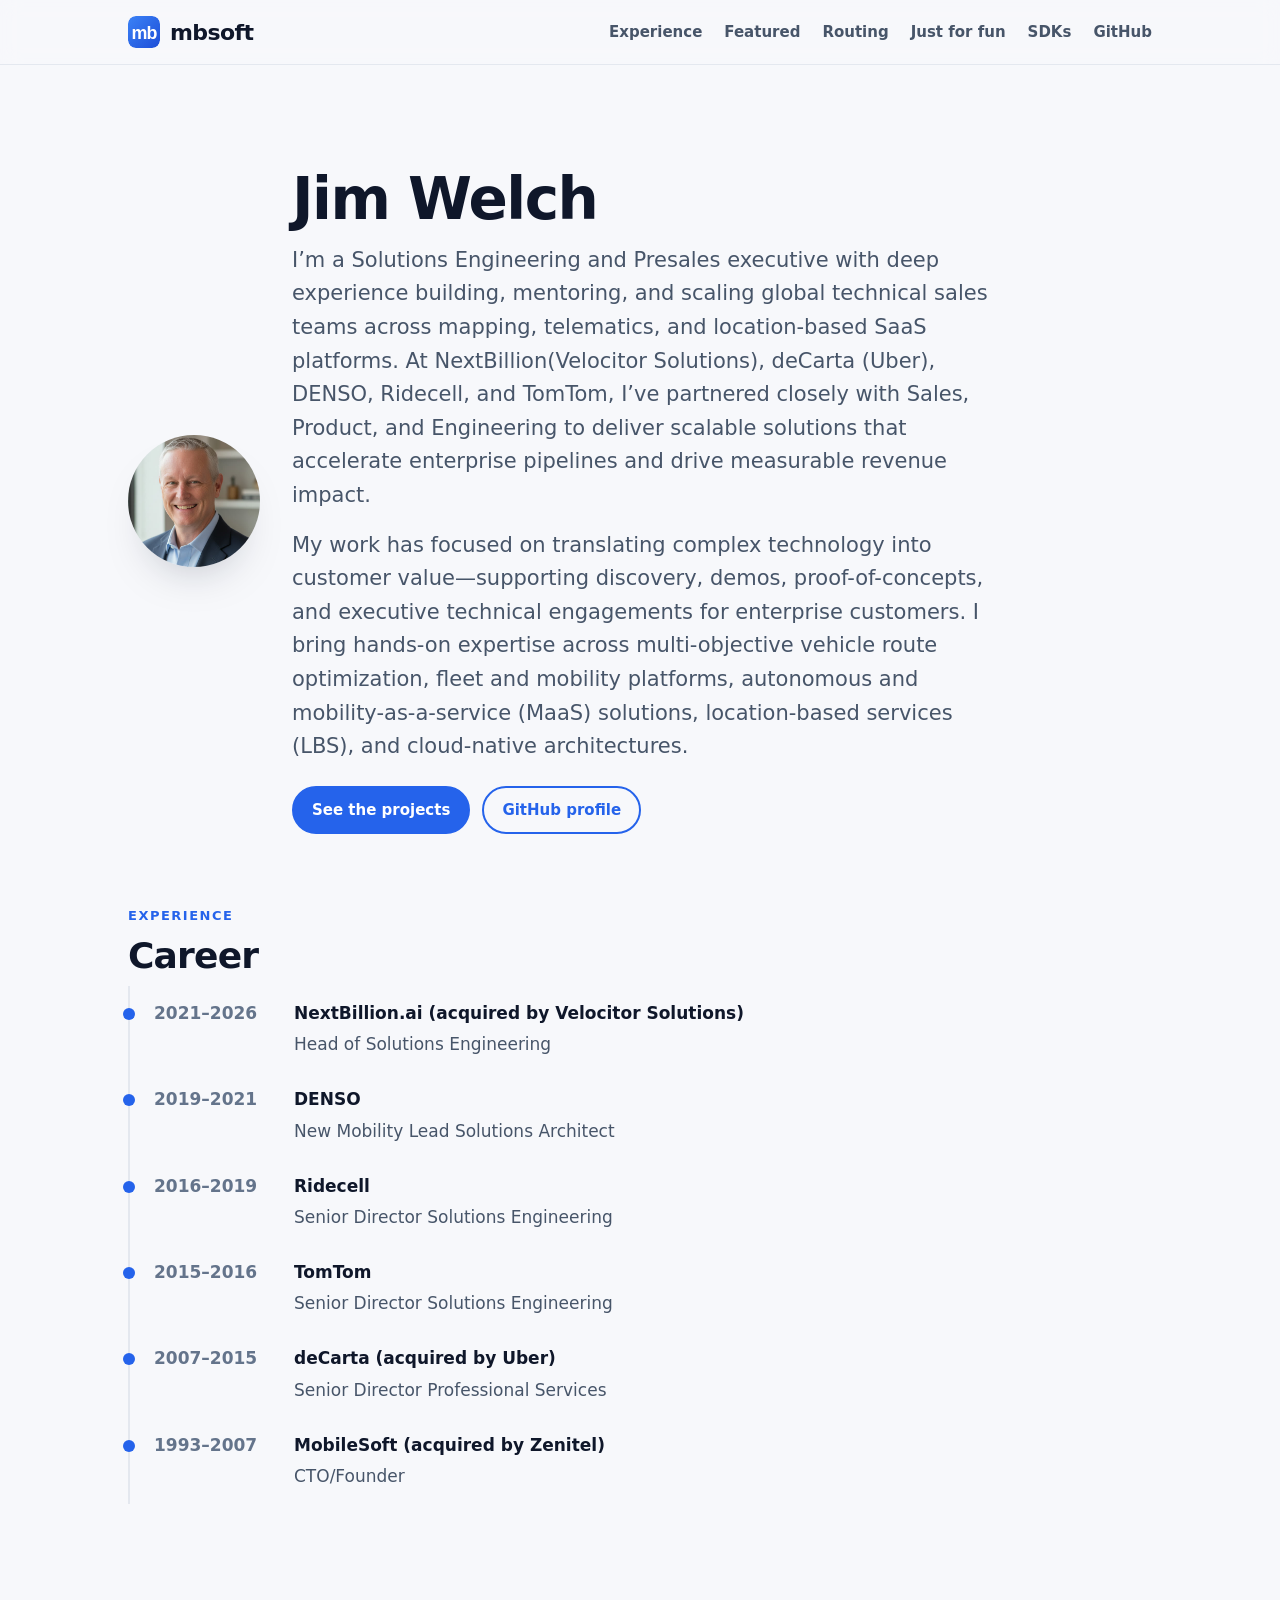
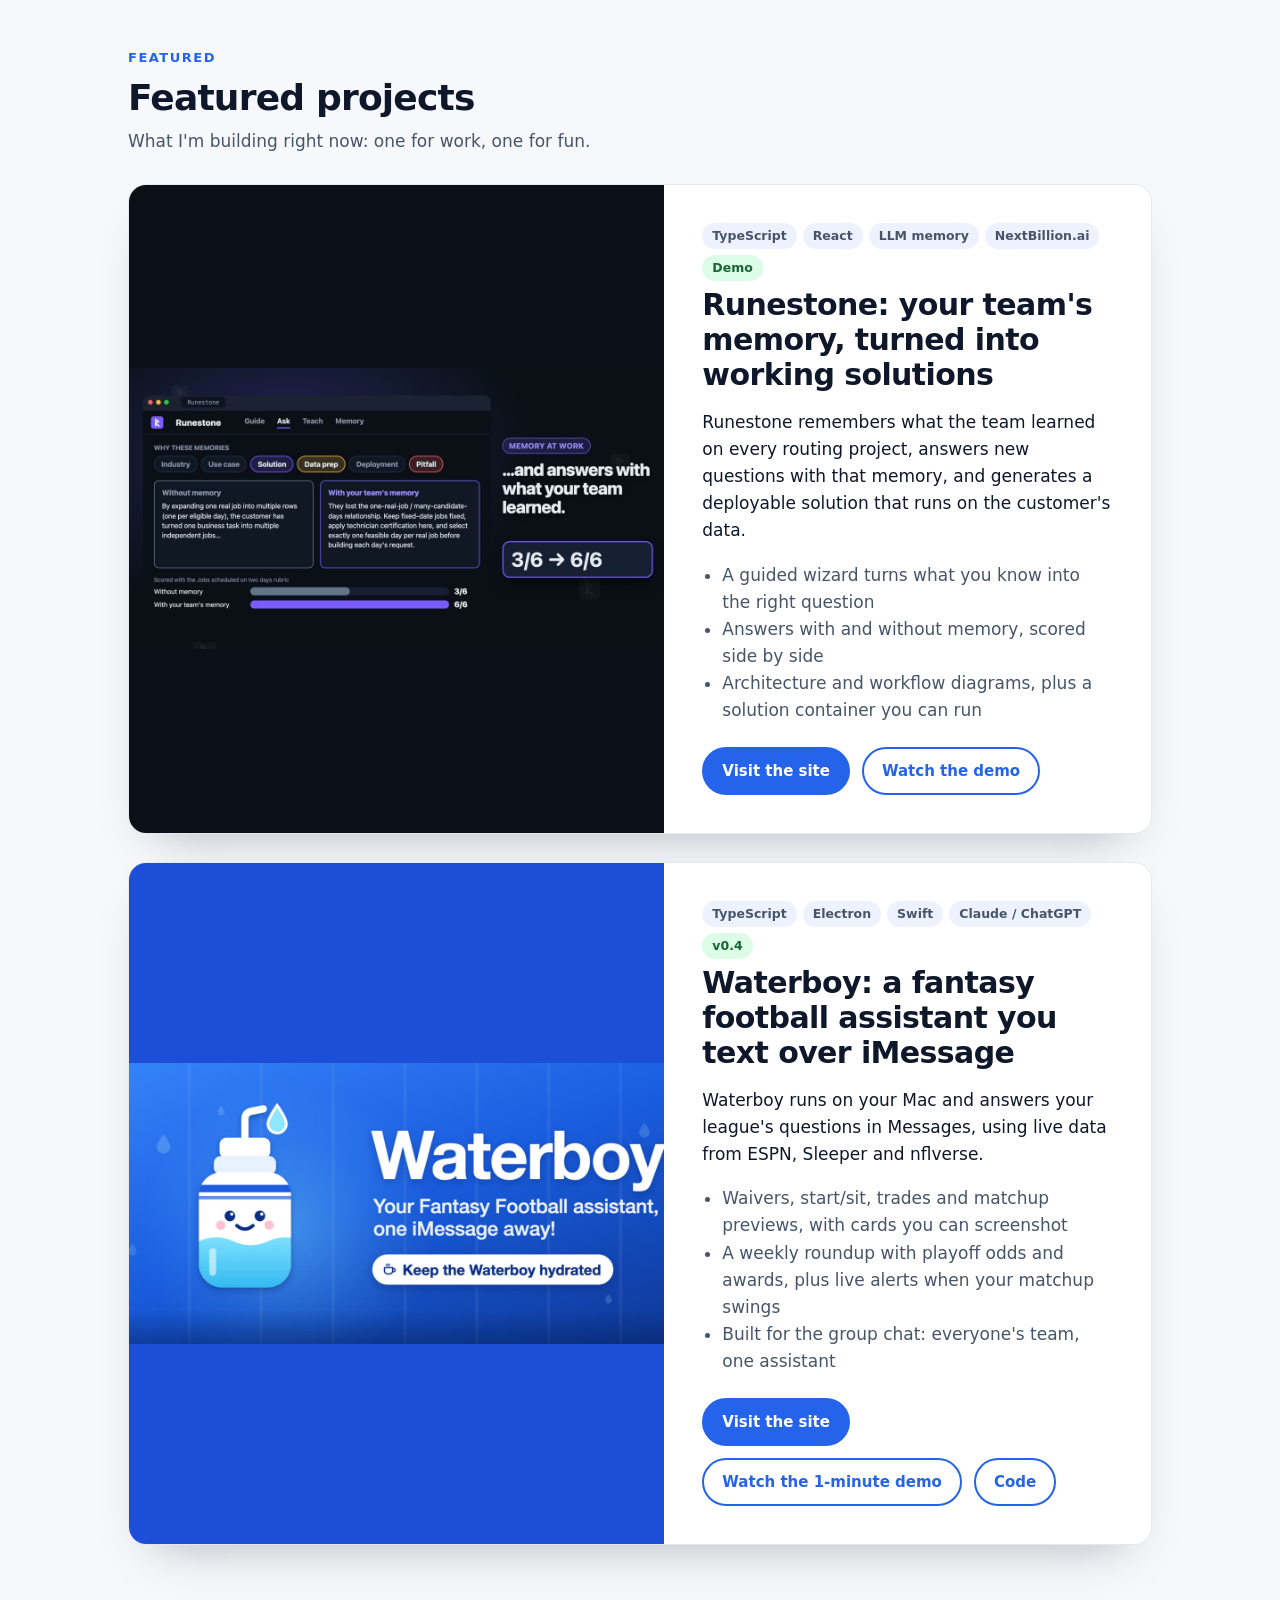
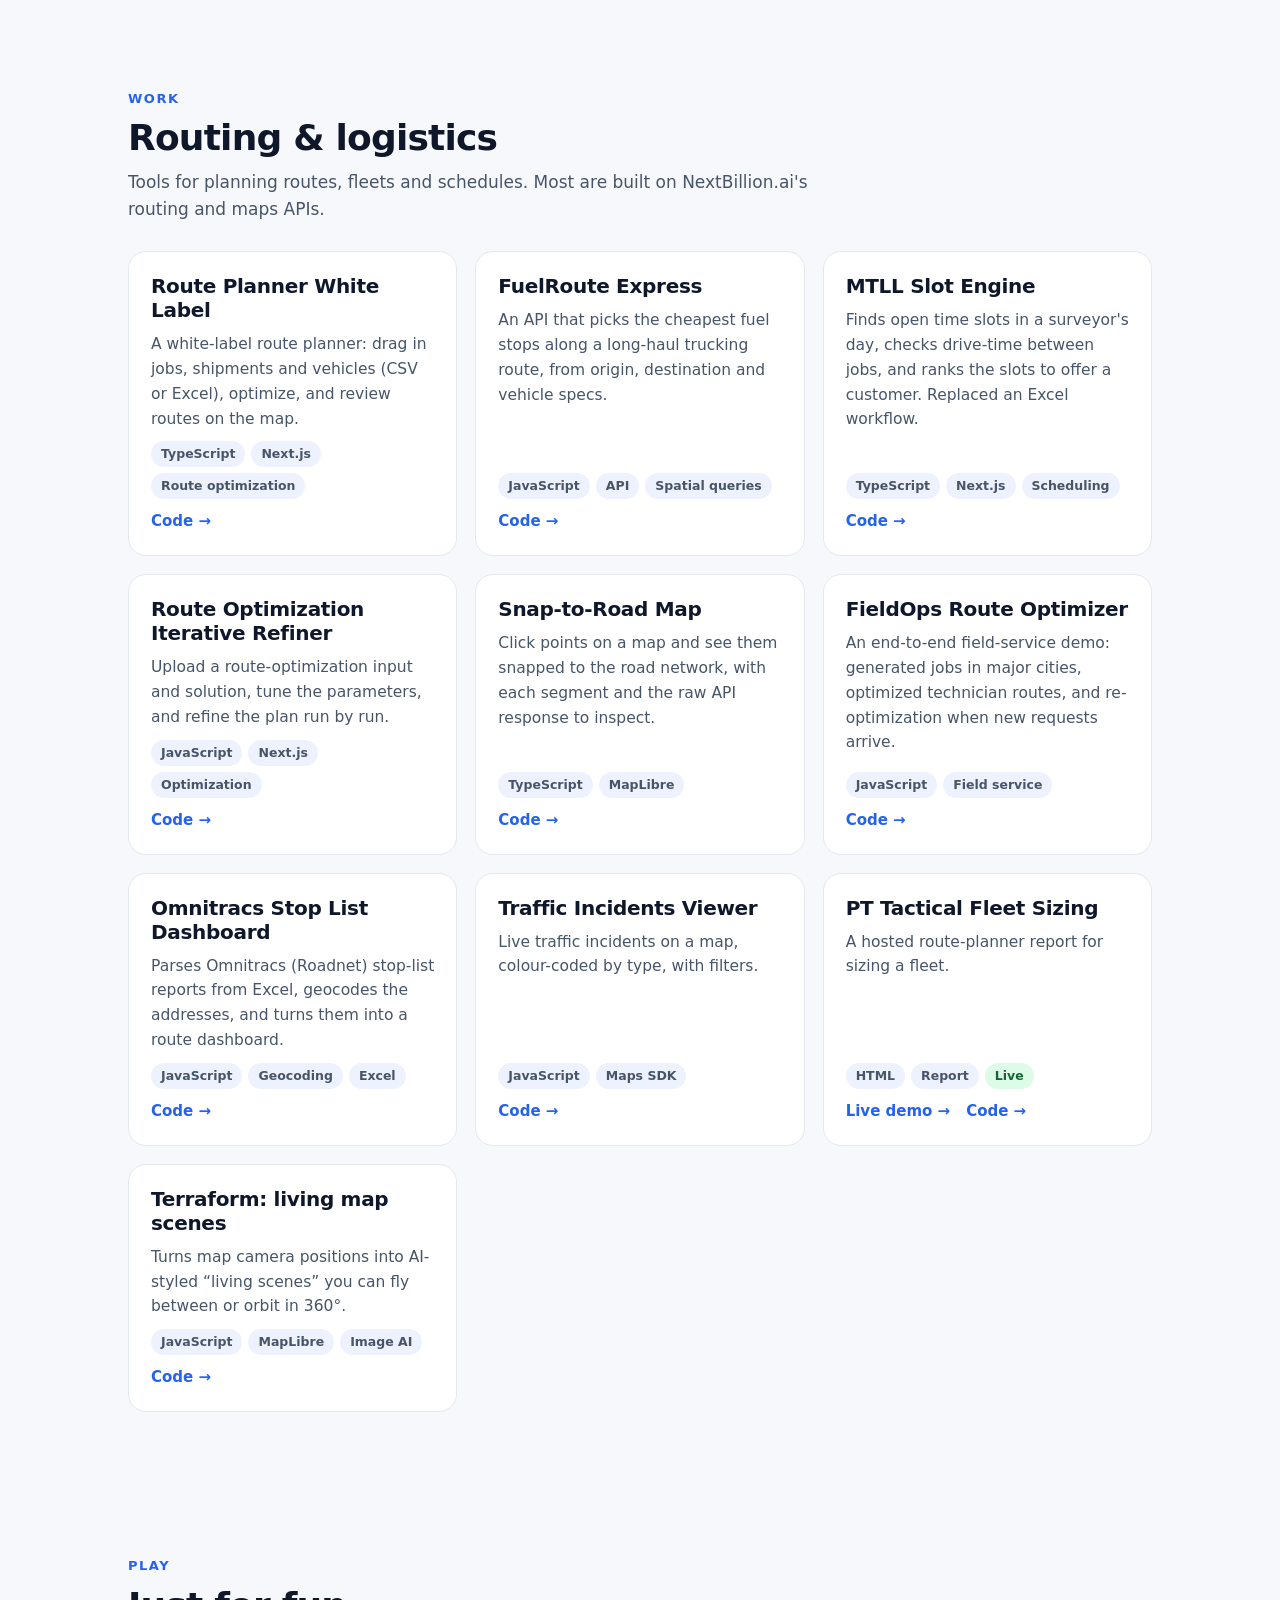
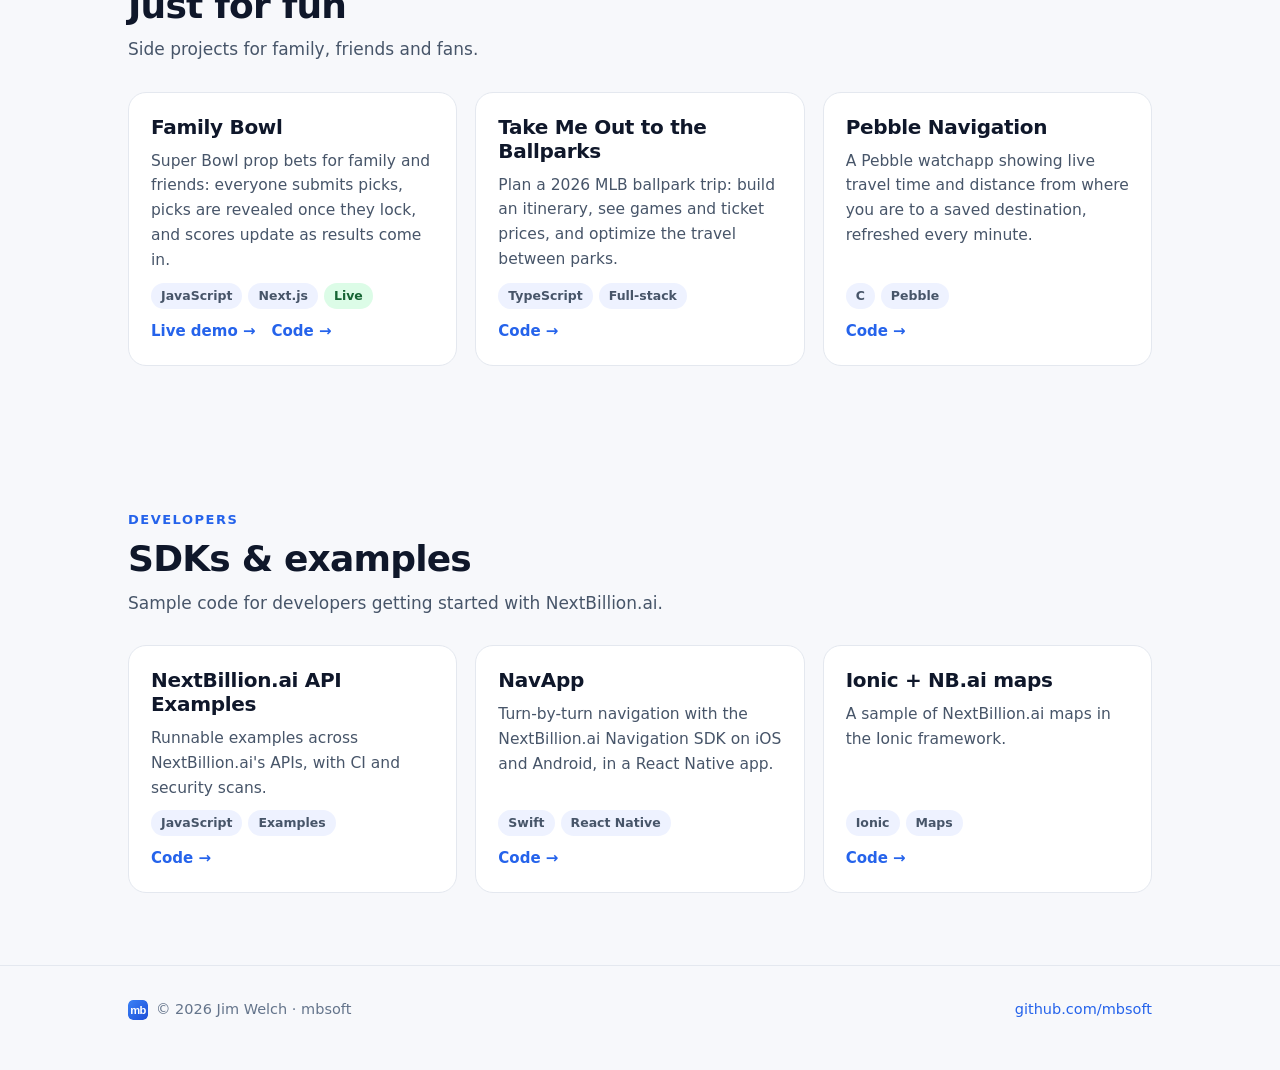
==== index.html @ 25ab398c "Feature Runestone above Waterboy on the portfolio Moves Runestone from a Routing card to a featured " ====
<!doctype html>
<html lang="en">
<head>
  <meta charset="utf-8">
  <meta name="viewport" content="width=device-width, initial-scale=1">
  <title>Jim Welch · mbsoft: routing, maps and AI projects</title>
  <meta name="description" content="Projects by Jim Welch (mbsoft): route optimization and mapping tools, AI assistants like Waterboy, and side projects for fun.">
  <meta property="og:type" content="website">
  <meta property="og:title" content="Jim Welch · mbsoft">
  <meta property="og:description" content="Routing, maps and AI projects, including Waterboy, a fantasy football assistant you text over iMessage.">
  <meta property="og:image" content="https://mbsoft.github.io/assets/img/waterboy.jpg">
  <meta name="twitter:card" content="summary_large_image">
  <link rel="icon" type="image/svg+xml" href="assets/img/logo-mark.svg">
  <link rel="icon" type="image/png" sizes="64x64" href="assets/img/favicon-64.png">
  <link rel="apple-touch-icon" href="assets/img/apple-touch-icon.png">
  <link rel="stylesheet" href="assets/css/site.css">
  <script src="assets/js/about.js" defer></script>
</head>
<body>
  <a class="skip" href="#main">Skip to content</a>
  <header class="top">
    <div class="wrap top-row">
      <a class="brand" href="#top" aria-label="mbsoft home"><img src="assets/img/logo-mark.svg" width="32" height="32" alt=""><span>mbsoft</span></a>
      <nav class="sections" aria-label="Sections">
        <a href="#experience">Experience</a>
        <a href="#featured">Featured</a>
        <a href="#routing">Routing</a>
        <a href="#fun">Just for fun</a>
        <a href="#sdk">SDKs</a>
        <a href="https://github.com/mbsoft">GitHub</a>
      </nav>
    </div>
  </header>

  <main id="main">
    <section class="hero" id="top">
      <div class="wrap hero-grid">
        <img src="assets/img/portrait.jpg" width="132" height="132" alt="Jim Welch">
        <div>
          <h1>Jim Welch</h1>
          <div id="about">
            <p class="lede">I build routing, mapping and AI tools: route optimizers, fleet dashboards, navigation apps, and the occasional fantasy football bot. Here's what I've been working on.</p>
          </div>
          <div class="links">
            <a class="btn btn-primary" href="#featured">See the projects</a>
            <a class="btn btn-ghost" href="https://github.com/mbsoft">GitHub profile</a>
          </div>
        </div>
      </div>
    </section>

    <section id="experience" class="experience" hidden>
      <div class="wrap">
        <p class="eyebrow">Experience</p>
        <h2>Career</h2>
        <ol id="career" class="career"></ol>
      </div>
    </section>

    <section id="featured">
      <div class="wrap">
        <p class="eyebrow">Featured</p>
        <h2>Featured projects</h2>
        <p class="section-lede">What I'm building right now: one for work, one for fun.</p>
        <article class="featured featured-runestone">
          <a href="runestone/"><img src="runestone/assets/img/og.jpg" width="1200" height="630" alt="Runestone answering with and without the team's memory, scored 3 of 6 versus 6 of 6" loading="lazy"></a>
          <div class="body">
            <div class="tags"><span class="tag">TypeScript</span><span class="tag">React</span><span class="tag">LLM memory</span><span class="tag">NextBillion.ai</span><span class="tag live">Demo</span></div>
            <h3>Runestone: your team's memory, turned into working solutions</h3>
            <p>Runestone remembers what the team learned on every routing project, answers new questions with that memory, and generates a deployable solution that runs on the customer's data.</p>
            <ul>
              <li>A guided wizard turns what you know into the right question</li>
              <li>Answers with and without memory, scored side by side</li>
              <li>Architecture and workflow diagrams, plus a solution container you can run</li>
            </ul>
            <div class="links" style="display:flex;gap:12px;flex-wrap:wrap">
              <a class="btn btn-primary" href="runestone/">Visit the site</a>
              <a class="btn btn-ghost" href="runestone/#demo">Watch the demo</a>
            </div>
          </div>
        </article>
        <article class="featured">
          <a href="https://mbsoft.github.io/waterboy/"><img src="assets/img/waterboy.jpg" width="1200" height="630" alt="Waterboy, a smiling water bottle mascot, next to the words: Your fantasy football assistant, one iMessage away"></a>
          <div class="body">
            <div class="tags"><span class="tag">TypeScript</span><span class="tag">Electron</span><span class="tag">Swift</span><span class="tag">Claude / ChatGPT</span><span class="tag live">v0.4</span></div>
            <h3>Waterboy: a fantasy football assistant you text over iMessage</h3>
            <p>Waterboy runs on your Mac and answers your league's questions in Messages, using live data from ESPN, Sleeper and nflverse.</p>
            <ul>
              <li>Waivers, start/sit, trades and matchup previews, with cards you can screenshot</li>
              <li>A weekly roundup with playoff odds and awards, plus live alerts when your matchup swings</li>
              <li>Built for the group chat: everyone's team, one assistant</li>
            </ul>
            <div class="links" style="display:flex;gap:12px;flex-wrap:wrap">
              <a class="btn btn-primary" href="https://mbsoft.github.io/waterboy/">Visit the site</a>
              <a class="btn btn-ghost" href="https://mbsoft.github.io/waterboy/#demo">Watch the 1-minute demo</a>
              <a class="btn btn-ghost" href="https://github.com/mbsoft/waterboy">Code</a>
            </div>
          </div>
        </article>
      </div>
    </section>

    <section id="routing">
      <div class="wrap">
        <p class="eyebrow">Work</p>
        <h2>Routing &amp; logistics</h2>
        <p class="section-lede">Tools for planning routes, fleets and schedules. Most are built on NextBillion.ai's routing and maps APIs.</p>
        <div class="grid">
        <article class="card">
          <h3>Route Planner White Label</h3>
          <p>A white-label route planner: drag in jobs, shipments and vehicles (CSV or Excel), optimize, and review routes on the map.</p>
          <div class="tags"><span class="tag">TypeScript</span><span class="tag">Next.js</span><span class="tag">Route optimization</span></div>
          <div class="links"><a href="https://github.com/mbsoft/route-planner-white-label">Code →</a></div>
        </article>
        <article class="card">
          <h3>FuelRoute Express</h3>
          <p>An API that picks the cheapest fuel stops along a long-haul trucking route, from origin, destination and vehicle specs.</p>
          <div class="tags"><span class="tag">JavaScript</span><span class="tag">API</span><span class="tag">Spatial queries</span></div>
          <div class="links"><a href="https://github.com/mbsoft/fuelroute_express">Code →</a></div>
        </article>
        <article class="card">
          <h3>MTLL Slot Engine</h3>
          <p>Finds open time slots in a surveyor's day, checks drive-time between jobs, and ranks the slots to offer a customer. Replaced an Excel workflow.</p>
          <div class="tags"><span class="tag">TypeScript</span><span class="tag">Next.js</span><span class="tag">Scheduling</span></div>
          <div class="links"><a href="https://github.com/mbsoft/schedule_finder">Code →</a></div>
        </article>
        <article class="card">
          <h3>Route Optimization Iterative Refiner</h3>
          <p>Upload a route-optimization input and solution, tune the parameters, and refine the plan run by run.</p>
          <div class="tags"><span class="tag">JavaScript</span><span class="tag">Next.js</span><span class="tag">Optimization</span></div>
          <div class="links"><a href="https://github.com/mbsoft/mvrp_roir">Code →</a></div>
        </article>
        <article class="card">
          <h3>Snap-to-Road Map</h3>
          <p>Click points on a map and see them snapped to the road network, with each segment and the raw API response to inspect.</p>
          <div class="tags"><span class="tag">TypeScript</span><span class="tag">MapLibre</span></div>
          <div class="links"><a href="https://github.com/mbsoft/snaptoroad">Code →</a></div>
        </article>
        <article class="card">
          <h3>FieldOps Route Optimizer</h3>
          <p>An end-to-end field-service demo: generated jobs in major cities, optimized technician routes, and re-optimization when new requests arrive.</p>
          <div class="tags"><span class="tag">JavaScript</span><span class="tag">Field service</span></div>
          <div class="links"><a href="https://github.com/mbsoft/field_ops">Code →</a></div>
        </article>
        <article class="card">
          <h3>Omnitracs Stop List Dashboard</h3>
          <p>Parses Omnitracs (Roadnet) stop-list reports from Excel, geocodes the addresses, and turns them into a route dashboard.</p>
          <div class="tags"><span class="tag">JavaScript</span><span class="tag">Geocoding</span><span class="tag">Excel</span></div>
          <div class="links"><a href="https://github.com/mbsoft/ohmy_tracks">Code →</a></div>
        </article>
        <article class="card">
          <h3>Traffic Incidents Viewer</h3>
          <p>Live traffic incidents on a map, colour-coded by type, with filters.</p>
          <div class="tags"><span class="tag">JavaScript</span><span class="tag">Maps SDK</span></div>
          <div class="links"><a href="https://github.com/mbsoft/traffic_incidents">Code →</a></div>
        </article>
        <article class="card">
          <h3>PT Tactical Fleet Sizing</h3>
          <p>A hosted route-planner report for sizing a fleet.</p>
          <div class="tags"><span class="tag">HTML</span><span class="tag">Report</span><span class="tag live">Live</span></div>
          <div class="links"><a href="https://mbsoft.github.io/pt-fleet-sizing/">Live demo →</a><a href="https://github.com/mbsoft/pt-fleet-sizing">Code →</a></div>
        </article>
        <article class="card">
          <h3>Terraform: living map scenes</h3>
          <p>Turns map camera positions into AI-styled “living scenes” you can fly between or orbit in 360°.</p>
          <div class="tags"><span class="tag">JavaScript</span><span class="tag">MapLibre</span><span class="tag">Image AI</span></div>
          <div class="links"><a href="https://github.com/mbsoft/terraform_scene">Code →</a></div>
        </article>
        </div>
      </div>
    </section>

    <section id="fun">
      <div class="wrap">
        <p class="eyebrow">Play</p>
        <h2>Just for fun</h2>
        <p class="section-lede">Side projects for family, friends and fans.</p>
        <div class="grid">
        <article class="card">
          <h3>Family Bowl</h3>
          <p>Super Bowl prop bets for family and friends: everyone submits picks, picks are revealed once they lock, and scores update as results come in.</p>
          <div class="tags"><span class="tag">JavaScript</span><span class="tag">Next.js</span><span class="tag live">Live</span></div>
          <div class="links"><a href="https://family-bowl.vercel.app">Live demo →</a><a href="https://github.com/mbsoft/family_bowl">Code →</a></div>
        </article>
        <article class="card">
          <h3>Take Me Out to the Ballparks</h3>
          <p>Plan a 2026 MLB ballpark trip: build an itinerary, see games and ticket prices, and optimize the travel between parks.</p>
          <div class="tags"><span class="tag">TypeScript</span><span class="tag">Full-stack</span></div>
          <div class="links"><a href="https://github.com/mbsoft/take_me_out_to_all">Code →</a></div>
        </article>
        <article class="card">
          <h3>Pebble Navigation</h3>
          <p>A Pebble watchapp showing live travel time and distance from where you are to a saved destination, refreshed every minute.</p>
          <div class="tags"><span class="tag">C</span><span class="tag">Pebble</span></div>
          <div class="links"><a href="https://github.com/mbsoft/PebbleNav">Code →</a></div>
        </article>
        </div>
      </div>
    </section>

    <section id="sdk">
      <div class="wrap">
        <p class="eyebrow">Developers</p>
        <h2>SDKs &amp; examples</h2>
        <p class="section-lede">Sample code for developers getting started with NextBillion.ai.</p>
        <div class="grid">
        <article class="card">
          <h3>NextBillion.ai API Examples</h3>
          <p>Runnable examples across NextBillion.ai's APIs, with CI and security scans.</p>
          <div class="tags"><span class="tag">JavaScript</span><span class="tag">Examples</span></div>
          <div class="links"><a href="https://github.com/mbsoft/nbai_examples">Code →</a></div>
        </article>
        <article class="card">
          <h3>NavApp</h3>
          <p>Turn-by-turn navigation with the NextBillion.ai Navigation SDK on iOS and Android, in a React Native app.</p>
          <div class="tags"><span class="tag">Swift</span><span class="tag">React Native</span></div>
          <div class="links"><a href="https://github.com/mbsoft/NavApp">Code →</a></div>
        </article>
        <article class="card">
          <h3>Ionic + NB.ai maps</h3>
          <p>A sample of NextBillion.ai maps in the Ionic framework.</p>
          <div class="tags"><span class="tag">Ionic</span><span class="tag">Maps</span></div>
          <div class="links"><a href="https://github.com/mbsoft/ionicNBAI">Code →</a></div>
        </article>
        </div>
      </div>
    </section>

  </main>

  <footer>
    <div class="wrap row">
      <span class="foot-brand"><img src="assets/img/logo-mark.svg" width="20" height="20" alt="">© 2026 Jim Welch · mbsoft</span>
      <span><a href="https://github.com/mbsoft">github.com/mbsoft</a></span>
    </div>
  </footer>
</body>
</html>
---- assets/css/site.css ----
/* mbsoft: portfolio. Plain CSS, no web fonts or CDNs; light and dark follow the system. */
:root {
  --bg: #f7f8fb; --surface: #ffffff; --line: #e4e8ef; --text: #0f172a; --dim: #475569; --mute: #64748b;
  --accent: #2563eb; --accent-2: #1d4ed8; --chip: #eef2ff; --shadow: 0 24px 48px -28px rgba(15, 23, 42, 0.35);
  --sans: -apple-system, BlinkMacSystemFont, "SF Pro Text", "Segoe UI", system-ui, sans-serif;
  --display: -apple-system, BlinkMacSystemFont, "SF Pro Display", "Segoe UI", system-ui, sans-serif;
  --maxw: 1120px; --pad: clamp(20px, 5vw, 48px); --radius: 18px;
}
@media (prefers-color-scheme: dark) {
  :root { --bg: #0b1120; --surface: #111a2e; --line: #1f2a44; --text: #e7ebf3; --dim: #aab4c8; --mute: #8a94ab; --accent: #60a5fa; --accent-2: #93c5fd; --chip: #172036; --shadow: 0 24px 48px -28px rgba(0, 0, 0, 0.8); }
}
* { box-sizing: border-box; }
html { scroll-behavior: smooth; }
body { margin: 0; background: var(--bg); color: var(--text); font: 17px/1.6 var(--sans); }
a { color: var(--accent); text-decoration: none; }
a:hover { text-decoration: underline; }
.wrap { max-width: var(--maxw); margin: 0 auto; padding: 0 var(--pad); }
.skip { position: absolute; left: -999px; }
.skip:focus { left: 12px; top: 12px; background: var(--surface); padding: 8px 12px; border-radius: 8px; z-index: 10; }

header.top { position: sticky; top: 0; z-index: 5; background: color-mix(in srgb, var(--bg) 88%, transparent); backdrop-filter: blur(10px); border-bottom: 1px solid var(--line); }
.top-row { display: flex; align-items: center; justify-content: space-between; height: 64px; }
.brand { display: inline-flex; align-items: center; gap: 10px; font: 800 22px var(--display); color: var(--text); letter-spacing: -0.6px; }
.brand:hover { text-decoration: none; }
.brand img { display: block; border-radius: 8px; }
.foot-brand { display: inline-flex; align-items: center; gap: 8px; }
.foot-brand img { border-radius: 5px; }
nav.sections { display: flex; gap: 22px; font-weight: 600; font-size: 15px; }
nav.sections a { color: var(--dim); }
@media (max-width: 640px) { nav.sections { display: none; } }

.hero { padding: clamp(56px, 9vw, 104px) 0 clamp(40px, 6vw, 72px); }
.hero-grid { display: grid; grid-template-columns: 132px 1fr; gap: 32px; align-items: center; }
.hero img { width: 132px; height: 132px; border-radius: 50%; box-shadow: var(--shadow); }
.hero h1 { font: 800 clamp(36px, 6vw, 58px)/1.05 var(--display); letter-spacing: -1.5px; margin: 0 0 14px; }
.hero p.lede { font-size: clamp(18px, 2.2vw, 21px); color: var(--dim); margin: 0 0 22px; max-width: 720px; }
.hero .links { display: flex; gap: 12px; flex-wrap: wrap; }
@media (max-width: 640px) { .hero-grid { grid-template-columns: 1fr; } }

.btn { display: inline-flex; align-items: center; gap: 8px; padding: 10px 18px; border-radius: 999px; font-weight: 700; font-size: 15px; border: 2px solid var(--accent); }
.btn:hover { text-decoration: none; }
.btn-primary { background: var(--accent); color: #fff; }
@media (prefers-color-scheme: dark) { .btn-primary { color: #0b1120; } }
.btn-ghost { color: var(--accent); background: transparent; }

section { padding: clamp(40px, 6vw, 72px) 0; }
.eyebrow { text-transform: uppercase; letter-spacing: 1.5px; font-size: 13px; font-weight: 800; color: var(--accent); margin: 0 0 8px; }
h2 { font: 800 clamp(26px, 3.6vw, 36px)/1.15 var(--display); letter-spacing: -0.8px; margin: 0 0 10px; }
.section-lede { color: var(--dim); margin: 0 0 28px; max-width: 680px; }

.featured { display: grid; grid-template-columns: 1.1fr 1fr; gap: 0; background: var(--surface); border: 1px solid var(--line); border-radius: var(--radius); overflow: hidden; box-shadow: var(--shadow); }
.featured > a { display: flex; align-items: center; background: #1d4ed8; }
.featured + .featured { margin-top: 28px; }
.featured-runestone > a { background: #0b0f17; }
.featured img { width: 100%; height: auto; display: block; }
.featured .body { padding: clamp(22px, 3.5vw, 38px); }
.featured h3 { font: 800 30px var(--display); margin: 6px 0 10px; letter-spacing: -0.6px; }
.featured ul { padding-left: 20px; color: var(--dim); margin: 14px 0 22px; }
@media (max-width: 860px) { .featured { grid-template-columns: 1fr; } }

.grid { display: grid; grid-template-columns: repeat(auto-fill, minmax(300px, 1fr)); gap: 18px; }
.card { background: var(--surface); border: 1px solid var(--line); border-radius: var(--radius); padding: 22px; display: flex; flex-direction: column; gap: 10px; }
.card h3 { font: 700 20px var(--display); margin: 0; letter-spacing: -0.3px; }
.card p { color: var(--dim); margin: 0; font-size: 15.5px; flex: 1; }
.tags { display: flex; gap: 6px; flex-wrap: wrap; }
.tag { font-size: 12.5px; font-weight: 700; padding: 3px 10px; border-radius: 999px; background: var(--chip); color: var(--dim); }
.tag.live { background: #dcfce7; color: #166534; }
@media (prefers-color-scheme: dark) { .tag.live { background: #10331f; color: #86efac; } }
.card .links { display: flex; gap: 16px; font-weight: 700; font-size: 15px; }

footer { border-top: 1px solid var(--line); padding: 32px 0 48px; color: var(--mute); font-size: 14.5px; }
footer .row { display: flex; justify-content: space-between; gap: 16px; flex-wrap: wrap; }

/* Bio paragraphs (from content/about.md) and the career timeline */
#about .lede + .lede { margin-top: -6px; }
.experience { padding-top: 0; }
.career { list-style: none; margin: 0; padding: 0; border-left: 2px solid var(--line); }
.career li { position: relative; display: grid; grid-template-columns: 120px 1fr; gap: 4px 20px; padding: 14px 0 14px 24px; }
.career li::before { content: ""; position: absolute; left: -7px; top: 22px; width: 12px; height: 12px; border-radius: 50%; background: var(--accent); }
.career .years { color: var(--mute); font-weight: 700; font-variant-numeric: tabular-nums; }
.career .org { font-weight: 800; }
.career .role { grid-column: 2; color: var(--dim); }
@media (max-width: 640px) { .career li { grid-template-columns: 1fr; } .career .role { grid-column: 1; } }
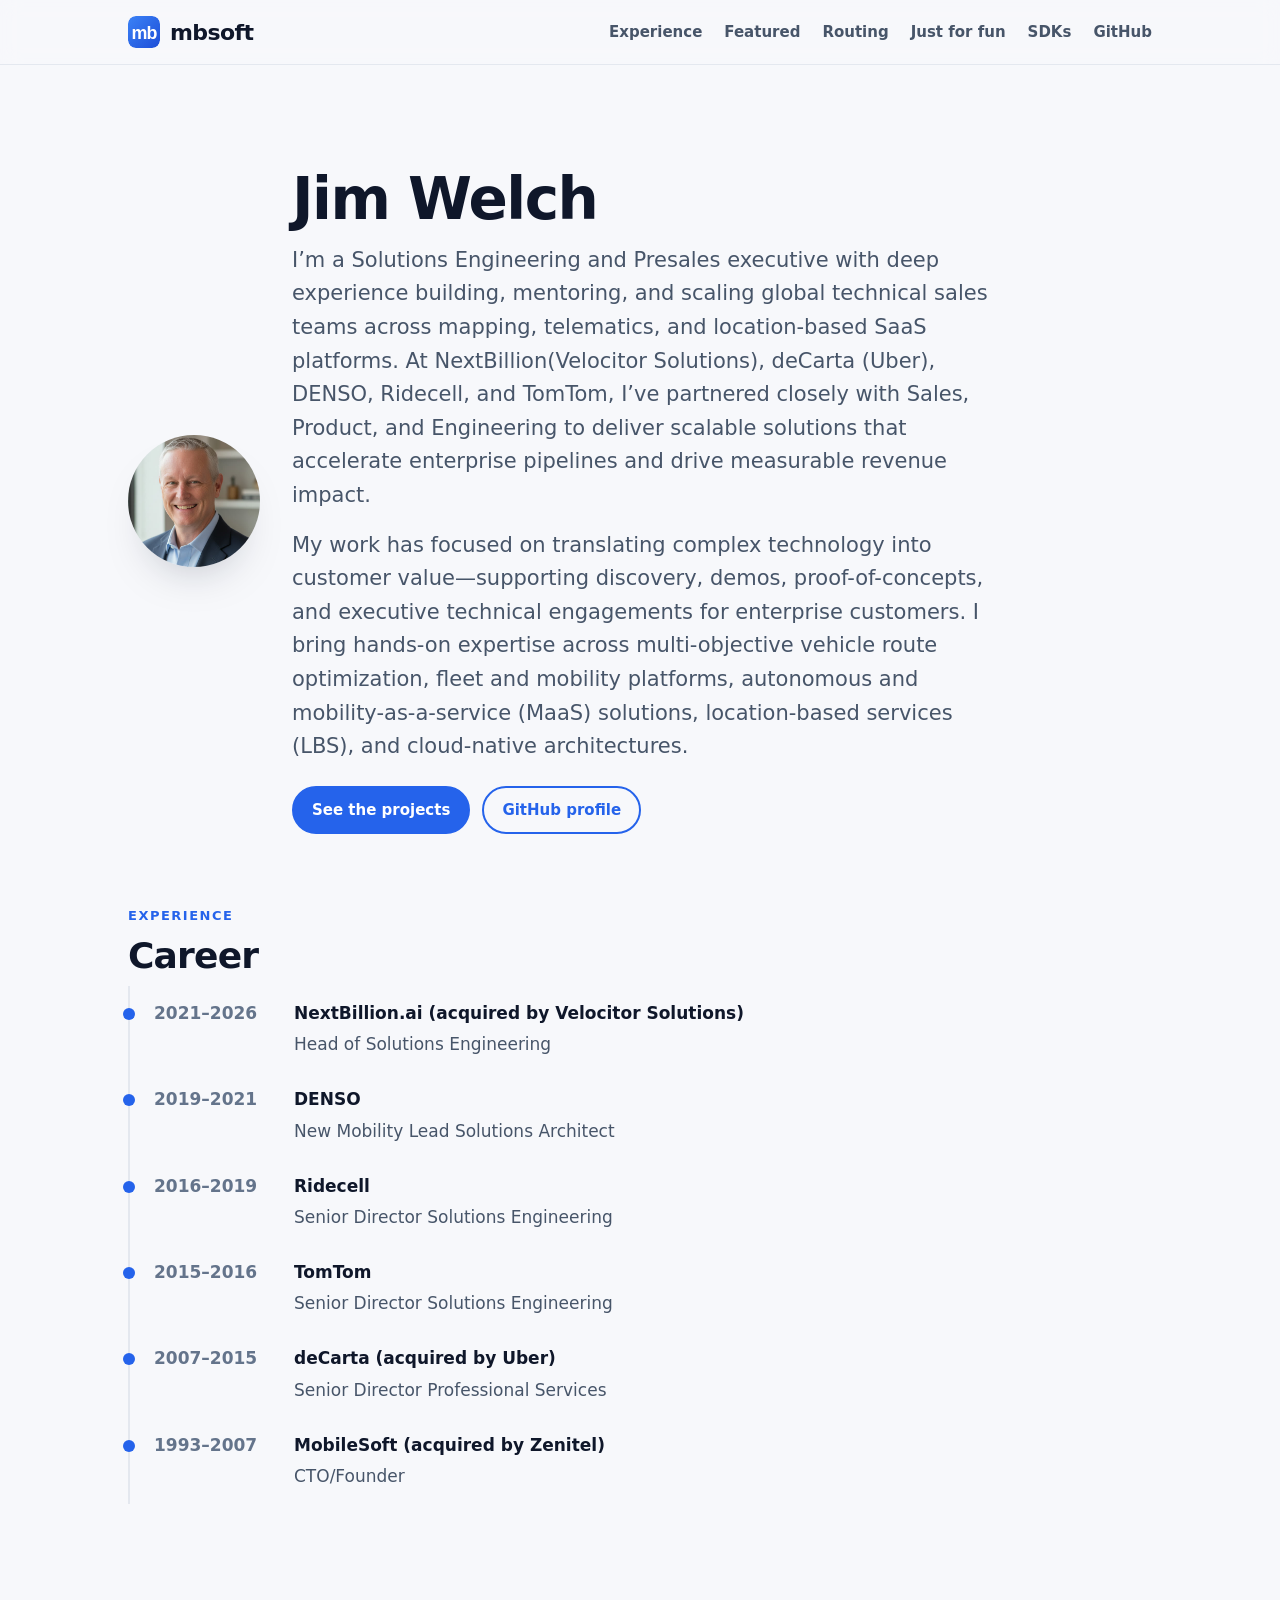
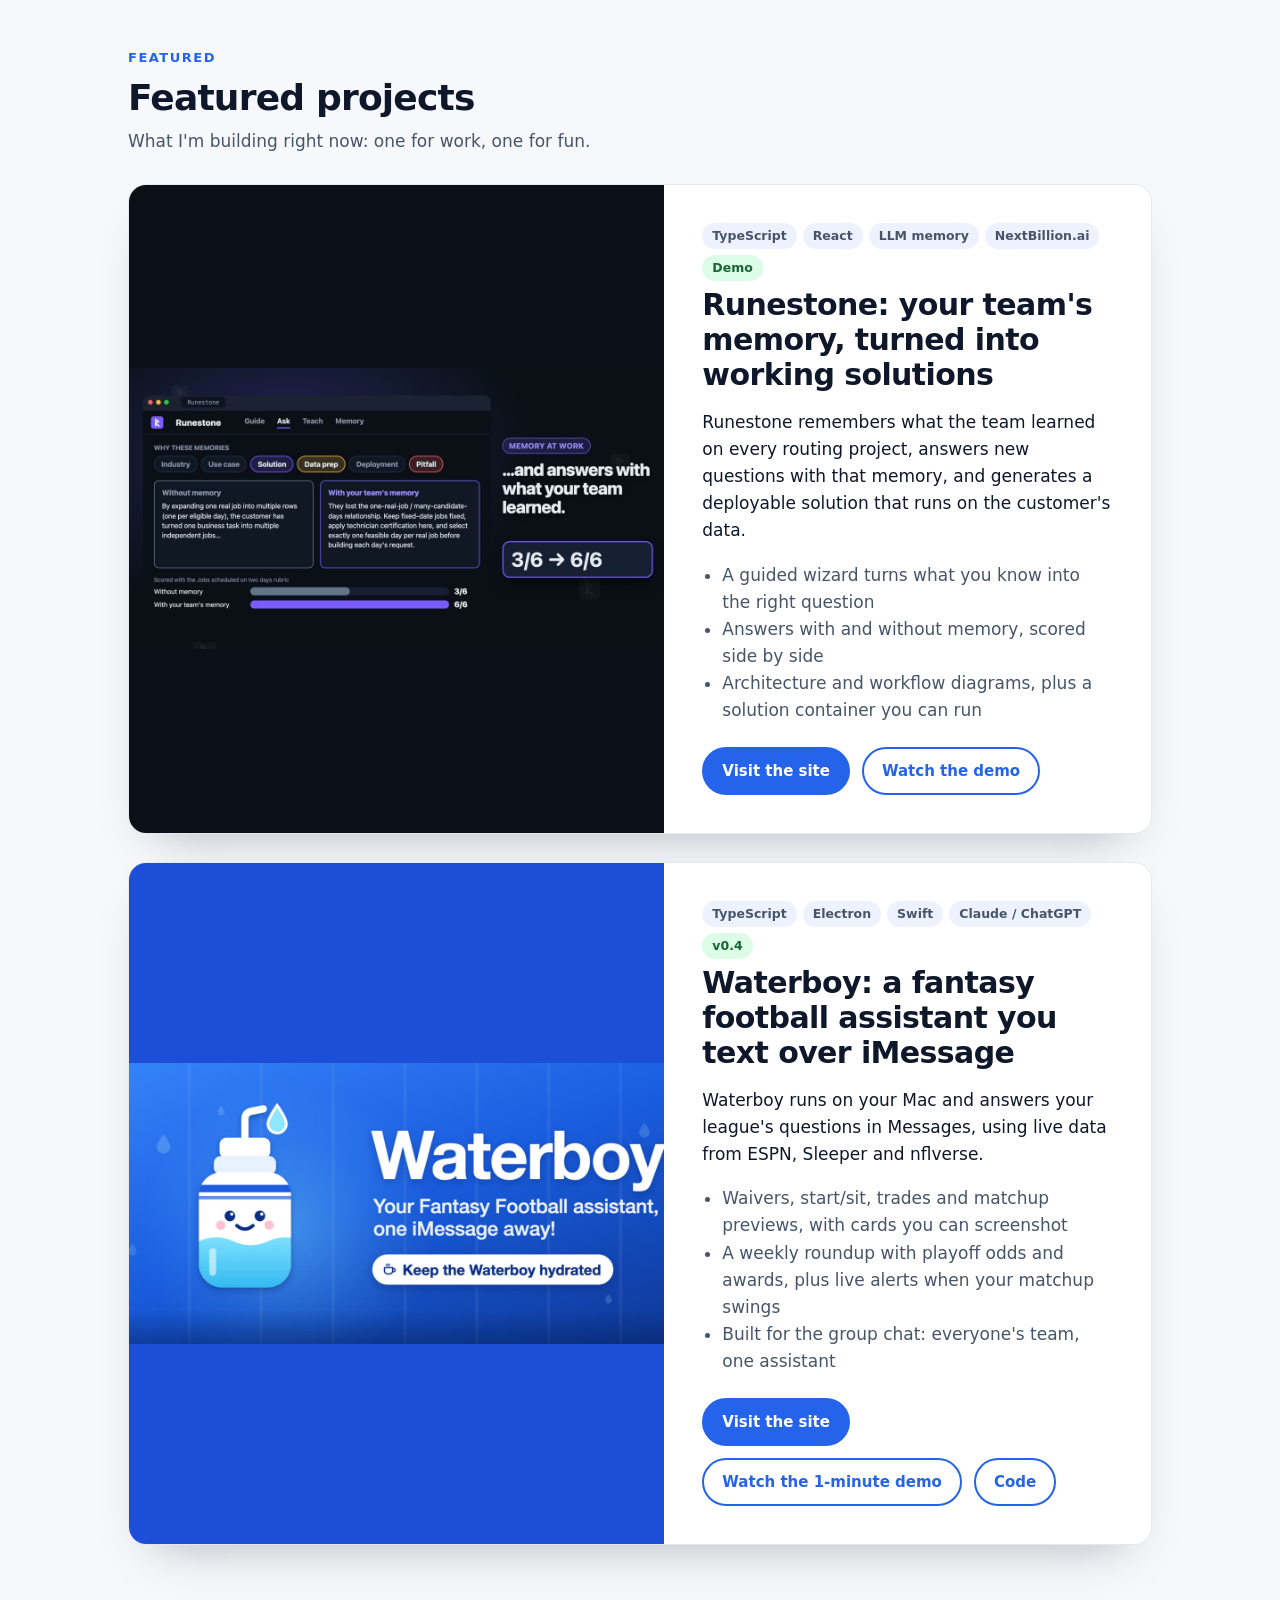
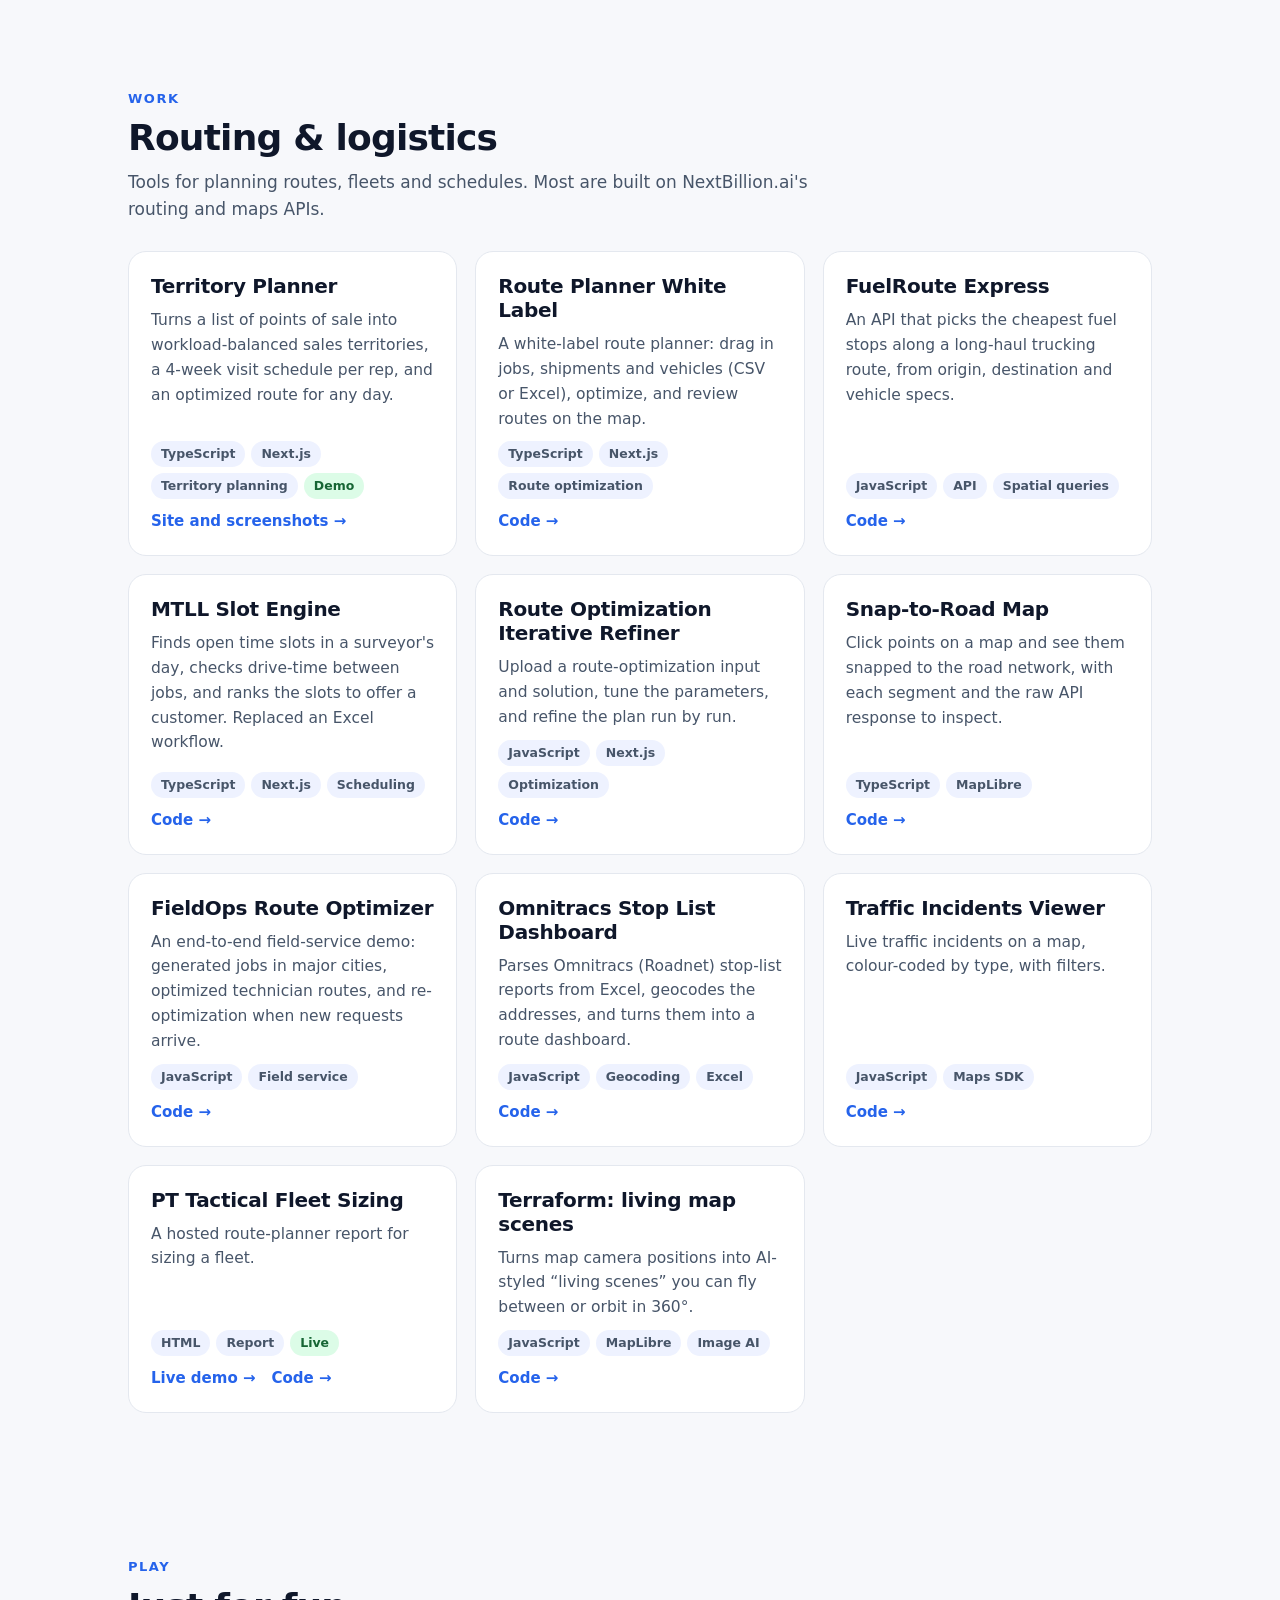
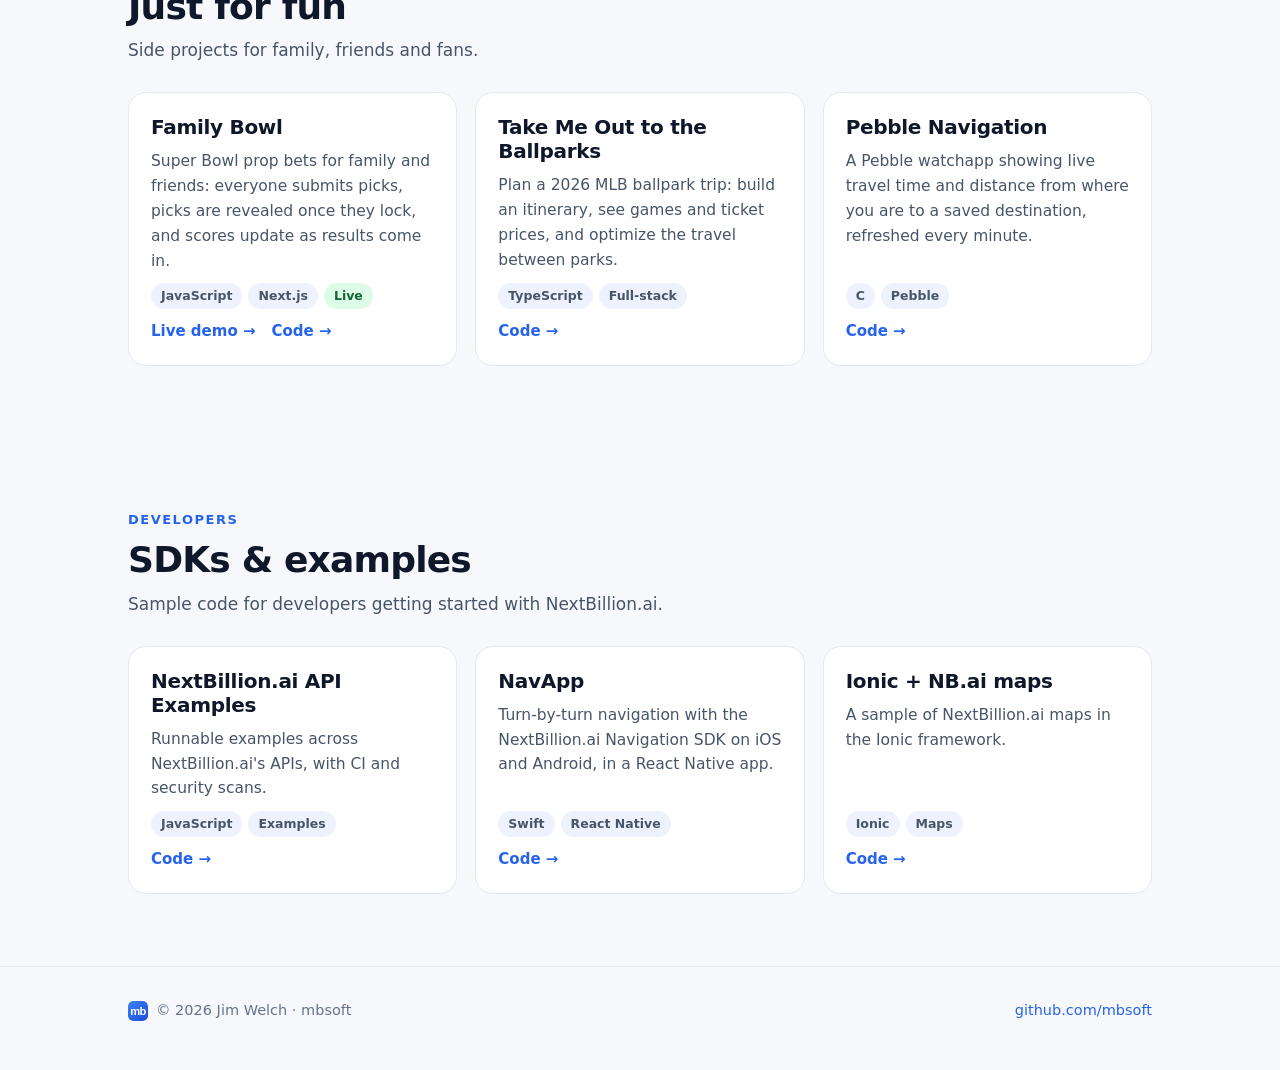
==== commit 4aece8ea: "Add Territory Planner landing page at /territory-planner Screenshots come from a local run on a fict" ====
--- a/index.html
+++ b/index.html
@@ -107,6 +107,12 @@
         <p class="section-lede">Tools for planning routes, fleets and schedules. Most are built on NextBillion.ai's routing and maps APIs.</p>
         <div class="grid">
         <article class="card">
+          <h3>Territory Planner</h3>
+          <p>Turns a list of points of sale into workload-balanced sales territories, a 4-week visit schedule per rep, and an optimized route for any day.</p>
+          <div class="tags"><span class="tag">TypeScript</span><span class="tag">Next.js</span><span class="tag">Territory planning</span><span class="tag live">Demo</span></div>
+          <div class="links"><a href="territory-planner/">Site and screenshots →</a></div>
+        </article>
+        <article class="card">
           <h3>Route Planner White Label</h3>
           <p>A white-label route planner: drag in jobs, shipments and vehicles (CSV or Excel), optimize, and review routes on the map.</p>
           <div class="tags"><span class="tag">TypeScript</span><span class="tag">Next.js</span><span class="tag">Route optimization</span></div>
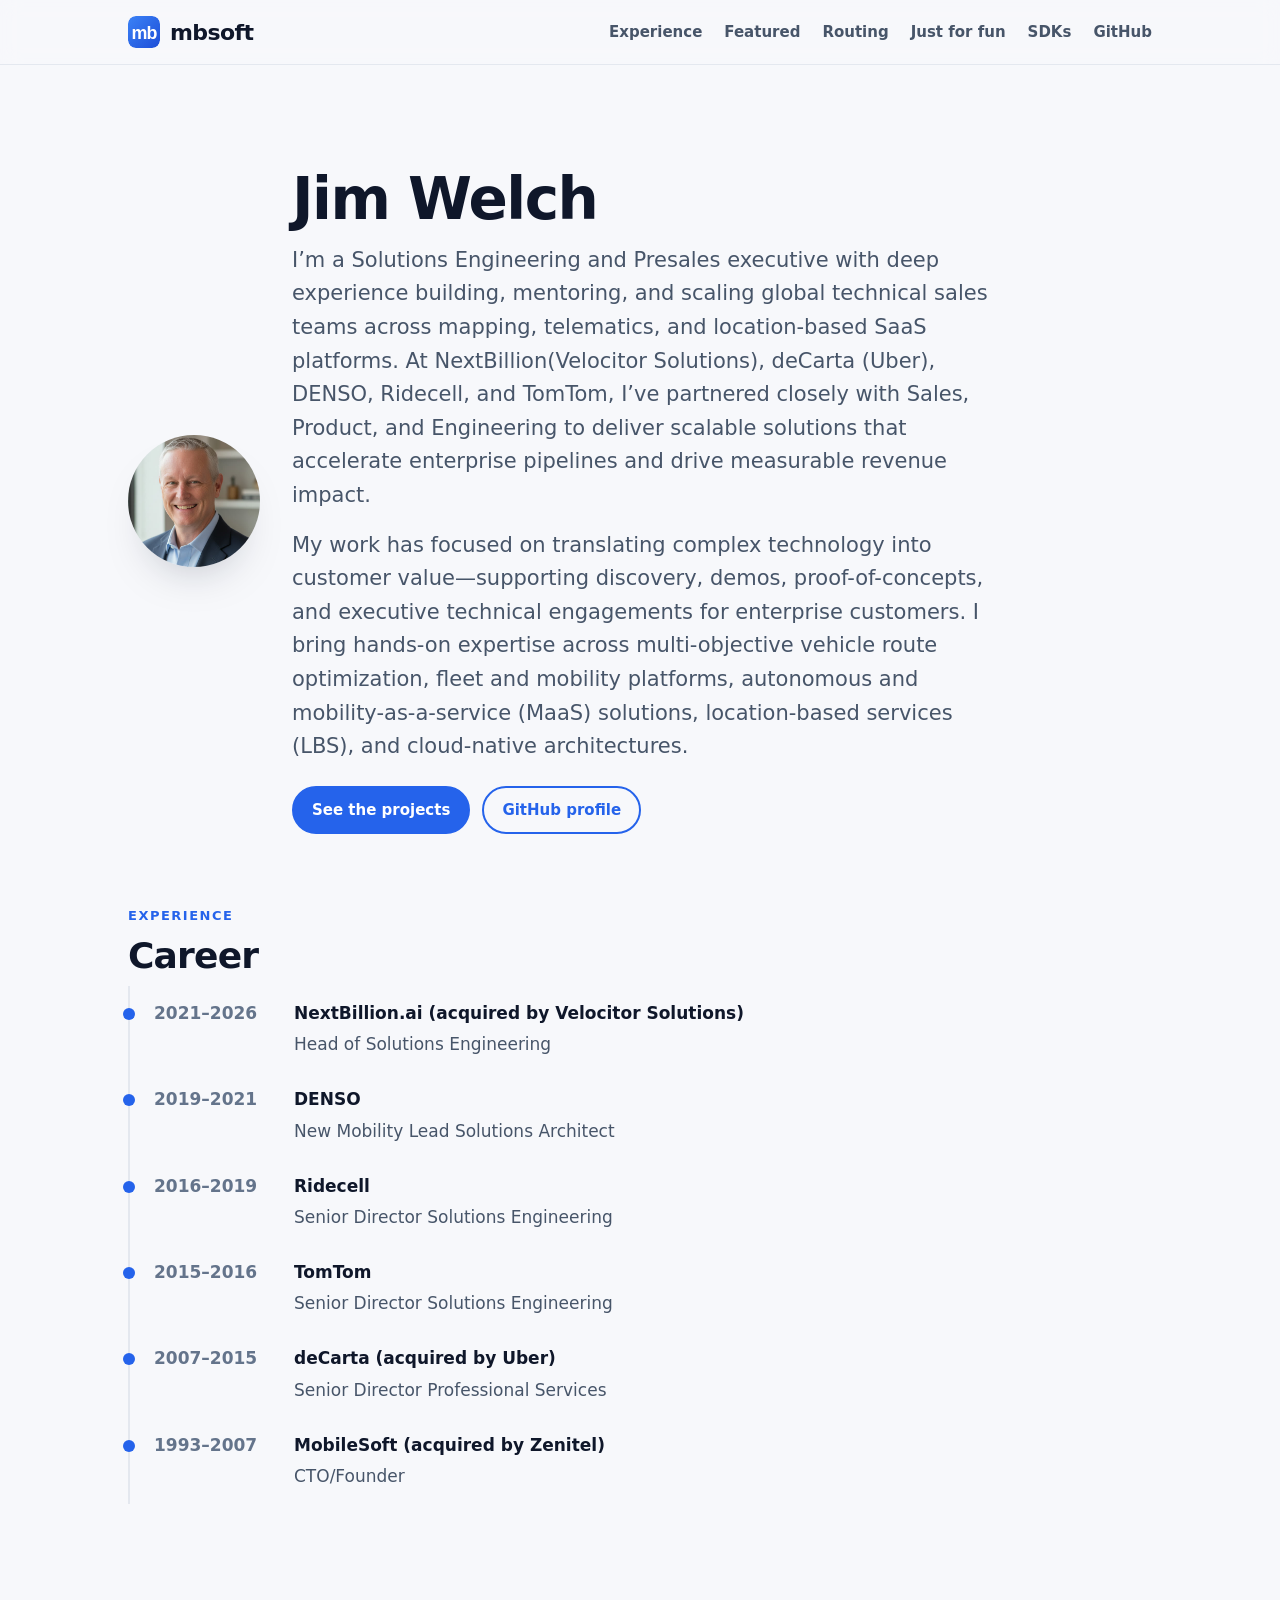
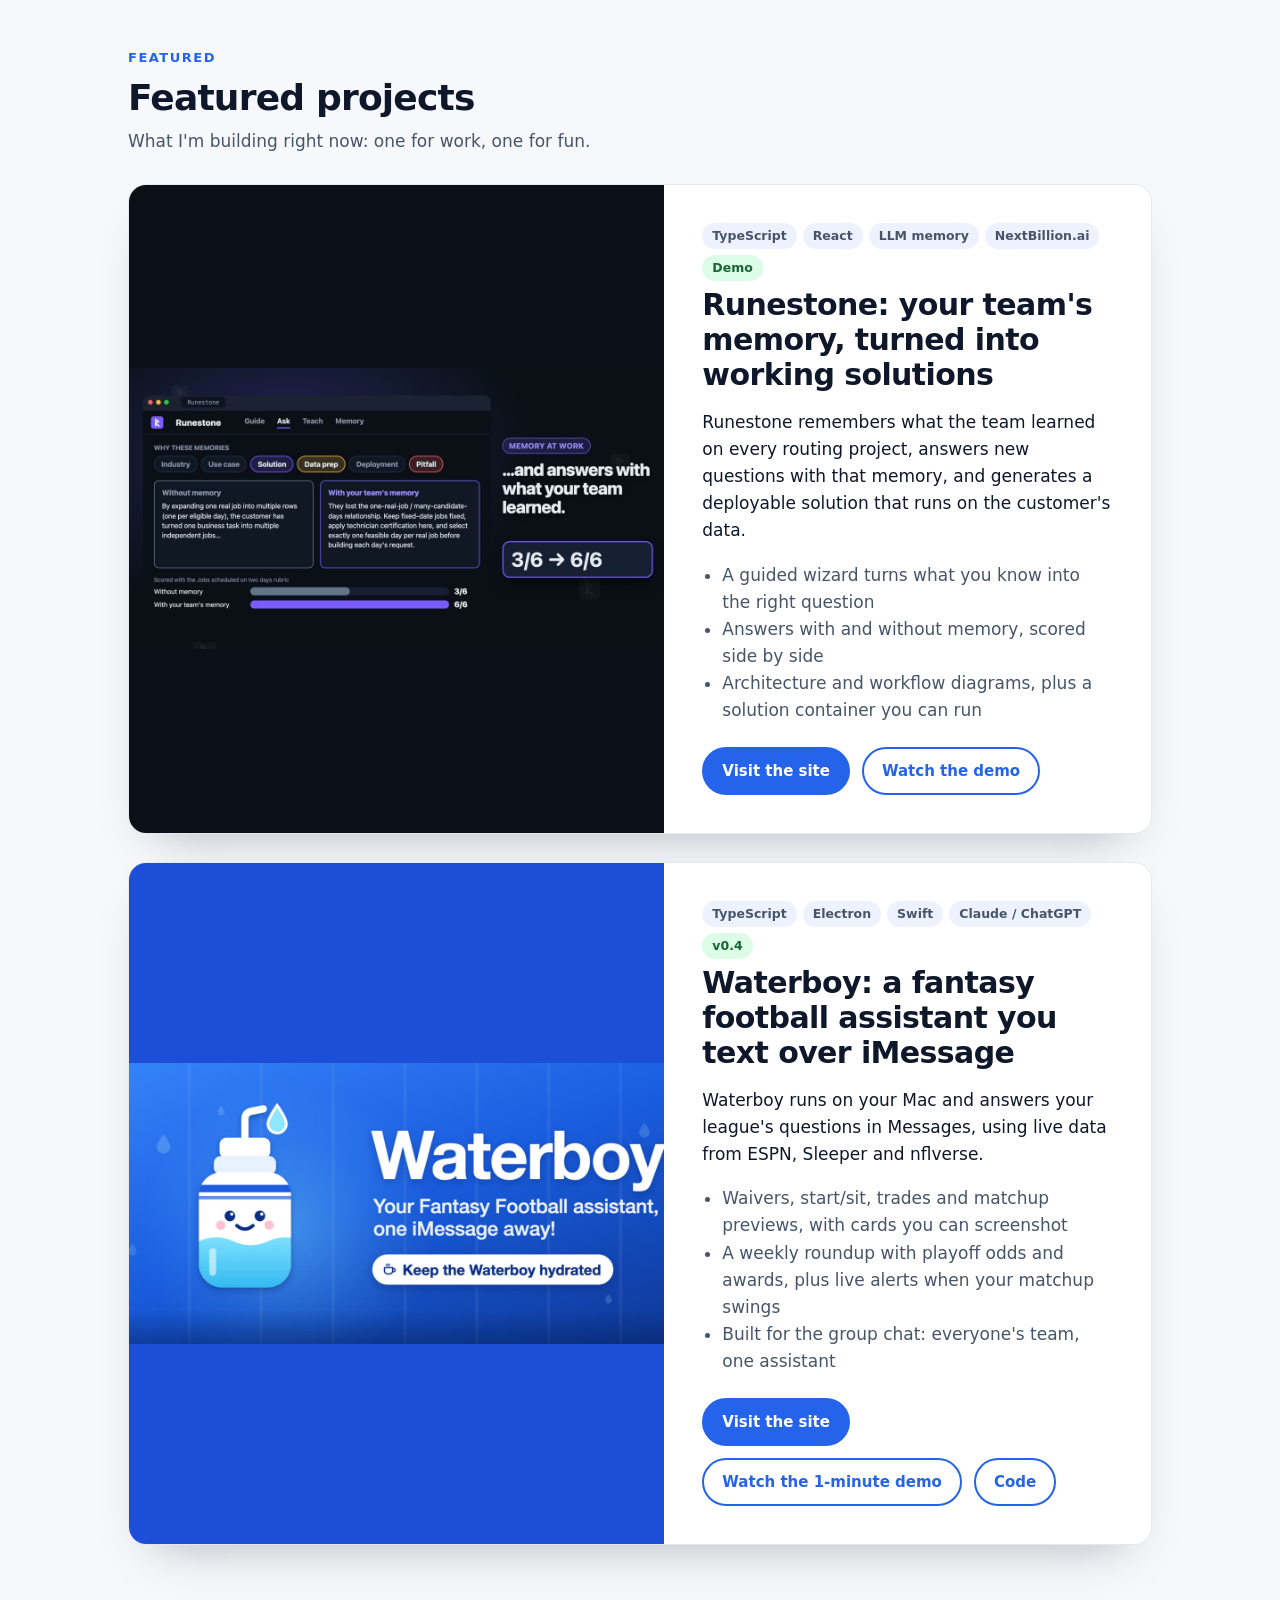
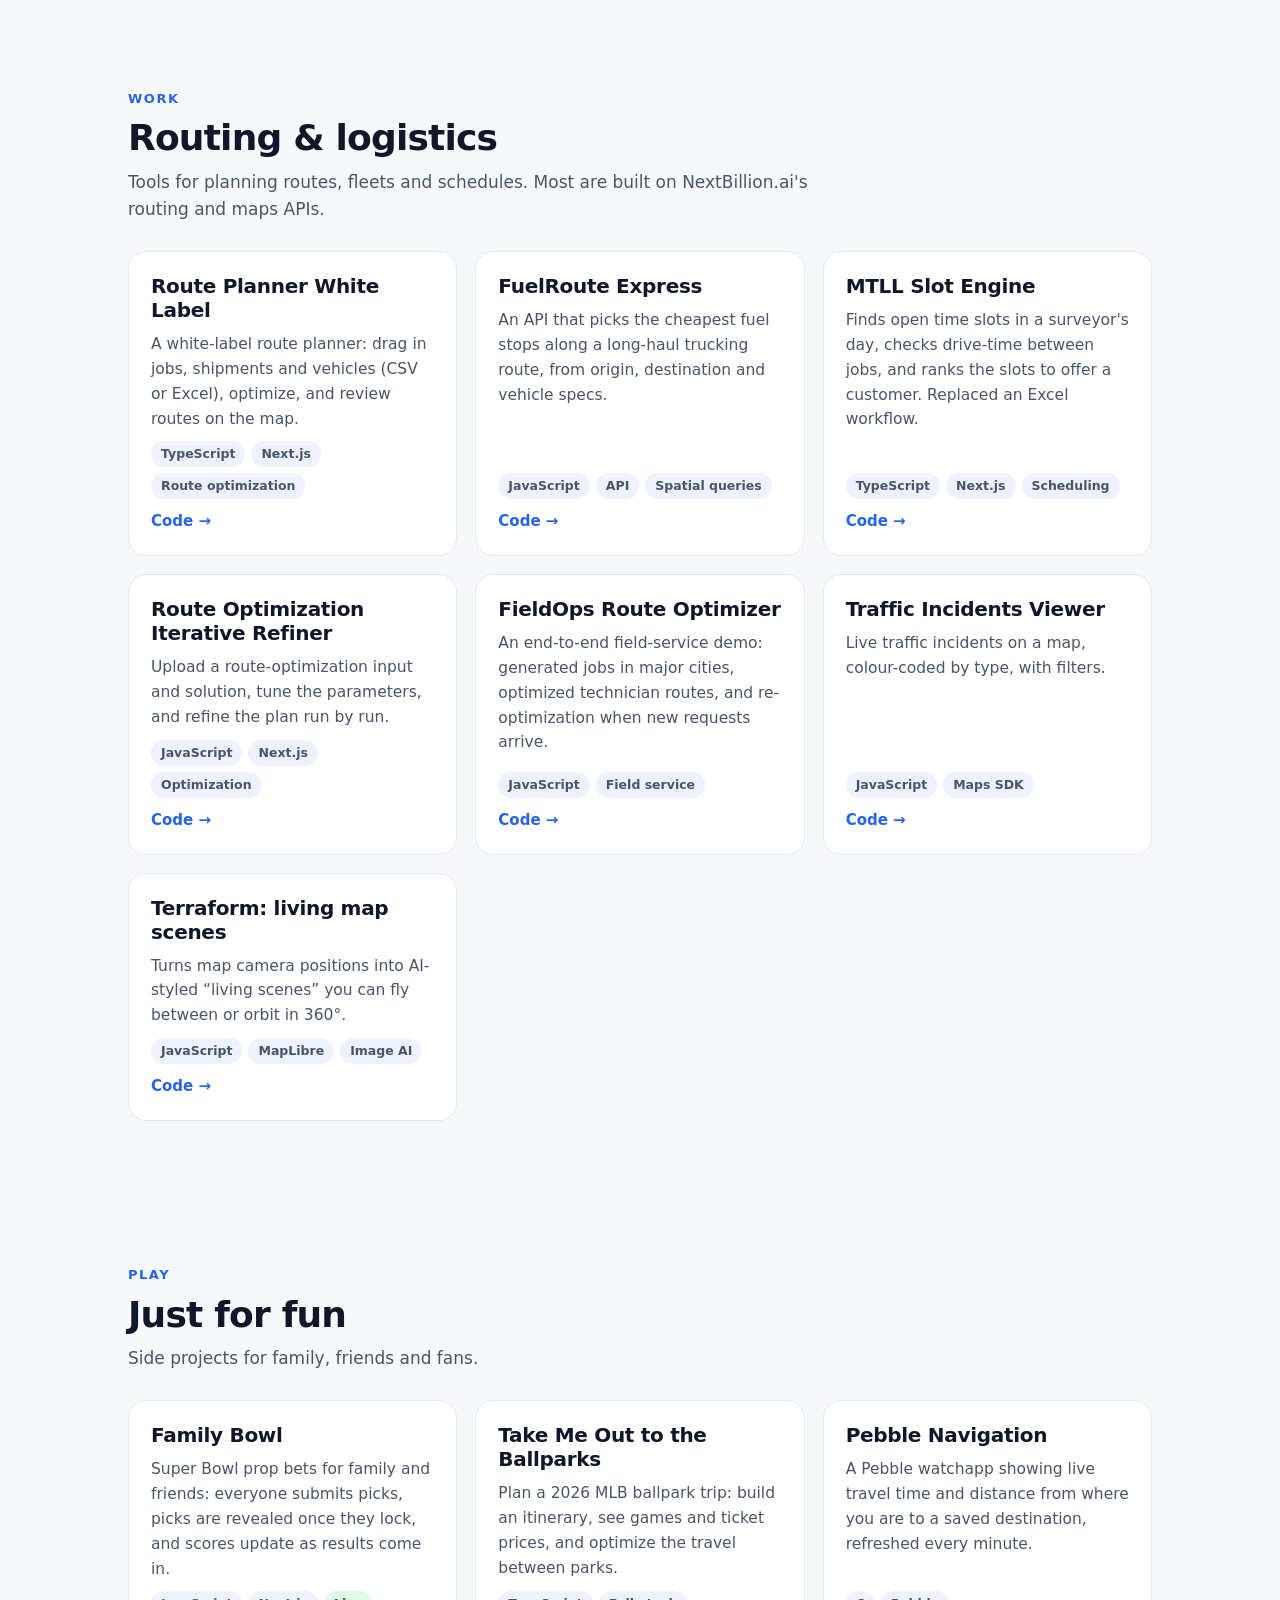
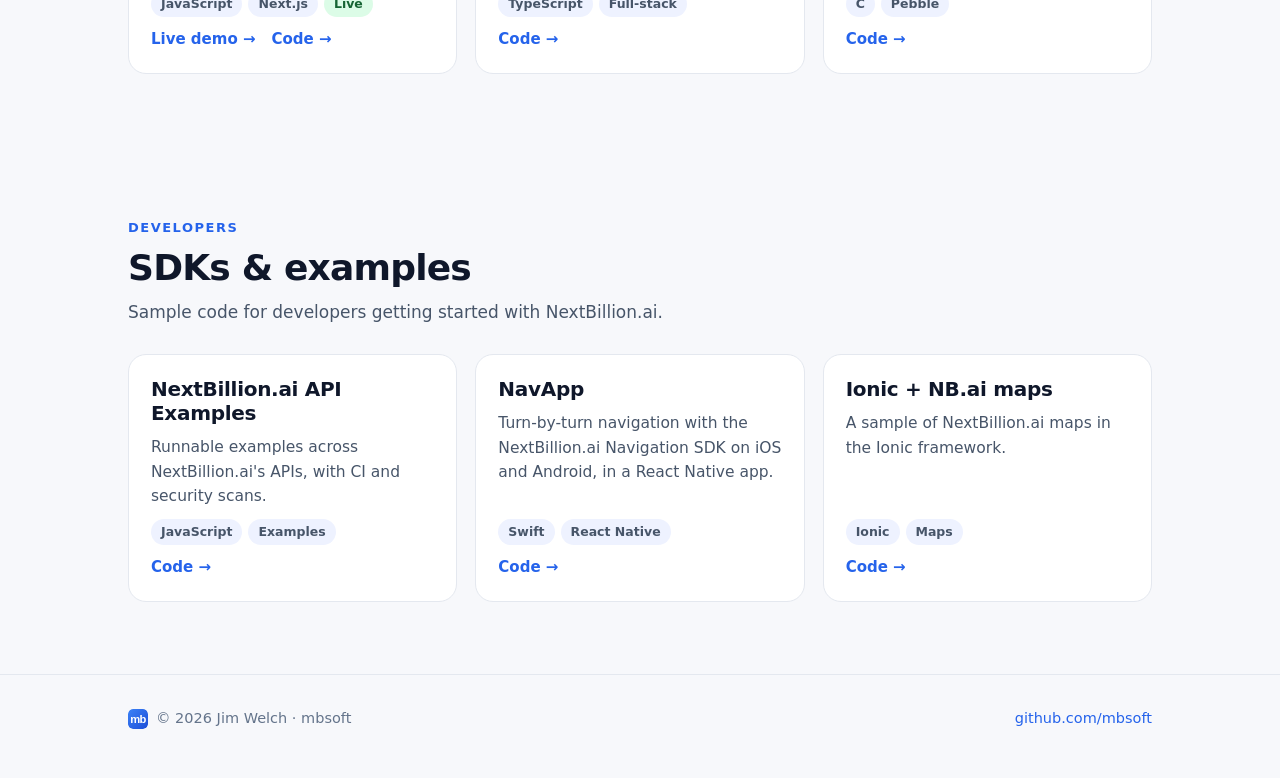
==== commit c11408ae: "Remove Snap-to-Road, Omnitracs, and PT Fleet Sizing cards from portfolio" ====
--- a/index.html
+++ b/index.html
@@ -107,12 +107,6 @@
         <p class="section-lede">Tools for planning routes, fleets and schedules. Most are built on NextBillion.ai's routing and maps APIs.</p>
         <div class="grid">
         <article class="card">
-          <h3>Territory Planner</h3>
-          <p>Turns a list of points of sale into workload-balanced sales territories, a 4-week visit schedule per rep, and an optimized route for any day.</p>
-          <div class="tags"><span class="tag">TypeScript</span><span class="tag">Next.js</span><span class="tag">Territory planning</span><span class="tag live">Demo</span></div>
-          <div class="links"><a href="territory-planner/">Site and screenshots →</a></div>
-        </article>
-        <article class="card">
           <h3>Route Planner White Label</h3>
           <p>A white-label route planner: drag in jobs, shipments and vehicles (CSV or Excel), optimize, and review routes on the map.</p>
           <div class="tags"><span class="tag">TypeScript</span><span class="tag">Next.js</span><span class="tag">Route optimization</span></div>
@@ -137,34 +131,16 @@
           <div class="links"><a href="https://github.com/mbsoft/mvrp_roir">Code →</a></div>
         </article>
         <article class="card">
-          <h3>Snap-to-Road Map</h3>
-          <p>Click points on a map and see them snapped to the road network, with each segment and the raw API response to inspect.</p>
-          <div class="tags"><span class="tag">TypeScript</span><span class="tag">MapLibre</span></div>
-          <div class="links"><a href="https://github.com/mbsoft/snaptoroad">Code →</a></div>
-        </article>
-        <article class="card">
           <h3>FieldOps Route Optimizer</h3>
           <p>An end-to-end field-service demo: generated jobs in major cities, optimized technician routes, and re-optimization when new requests arrive.</p>
           <div class="tags"><span class="tag">JavaScript</span><span class="tag">Field service</span></div>
           <div class="links"><a href="https://github.com/mbsoft/field_ops">Code →</a></div>
         </article>
         <article class="card">
-          <h3>Omnitracs Stop List Dashboard</h3>
-          <p>Parses Omnitracs (Roadnet) stop-list reports from Excel, geocodes the addresses, and turns them into a route dashboard.</p>
-          <div class="tags"><span class="tag">JavaScript</span><span class="tag">Geocoding</span><span class="tag">Excel</span></div>
-          <div class="links"><a href="https://github.com/mbsoft/ohmy_tracks">Code →</a></div>
-        </article>
-        <article class="card">
           <h3>Traffic Incidents Viewer</h3>
           <p>Live traffic incidents on a map, colour-coded by type, with filters.</p>
           <div class="tags"><span class="tag">JavaScript</span><span class="tag">Maps SDK</span></div>
           <div class="links"><a href="https://github.com/mbsoft/traffic_incidents">Code →</a></div>
-        </article>
-        <article class="card">
-          <h3>PT Tactical Fleet Sizing</h3>
-          <p>A hosted route-planner report for sizing a fleet.</p>
-          <div class="tags"><span class="tag">HTML</span><span class="tag">Report</span><span class="tag live">Live</span></div>
-          <div class="links"><a href="https://mbsoft.github.io/pt-fleet-sizing/">Live demo →</a><a href="https://github.com/mbsoft/pt-fleet-sizing">Code →</a></div>
         </article>
         <article class="card">
           <h3>Terraform: living map scenes</h3>
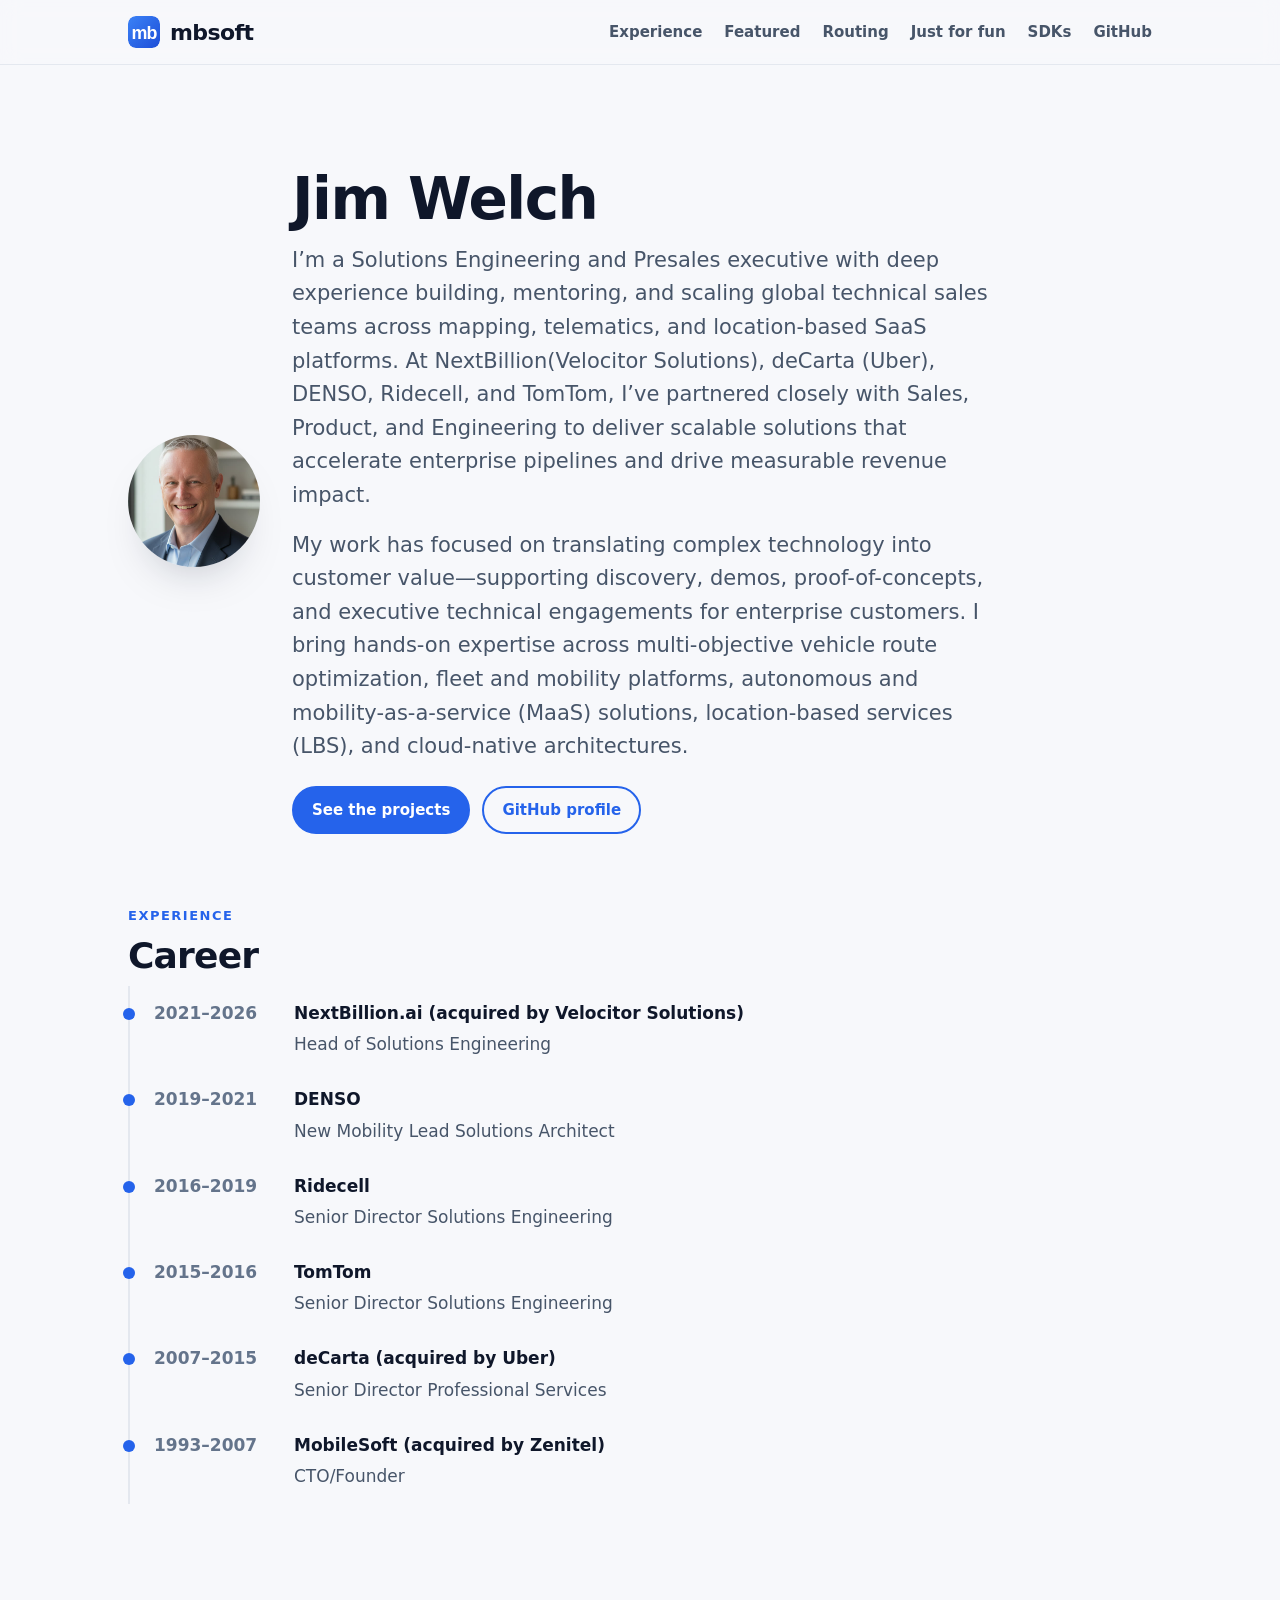
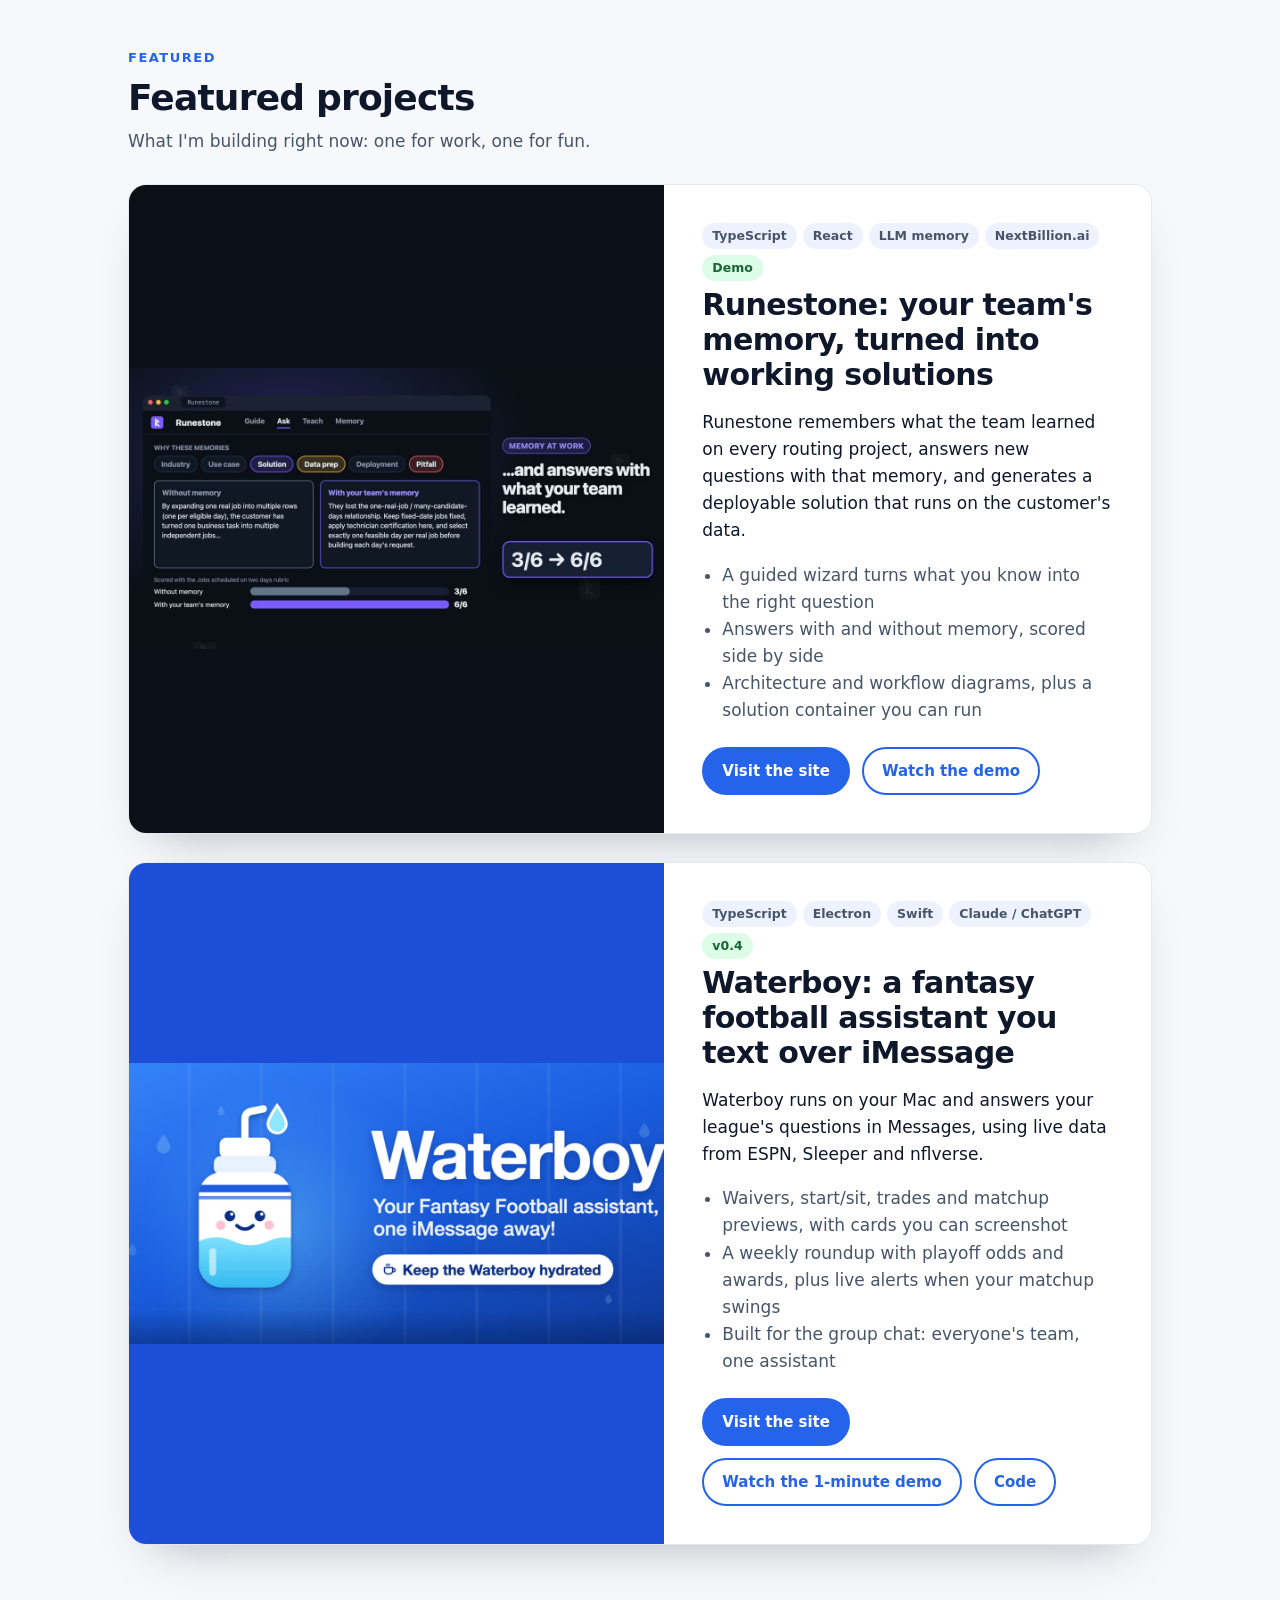
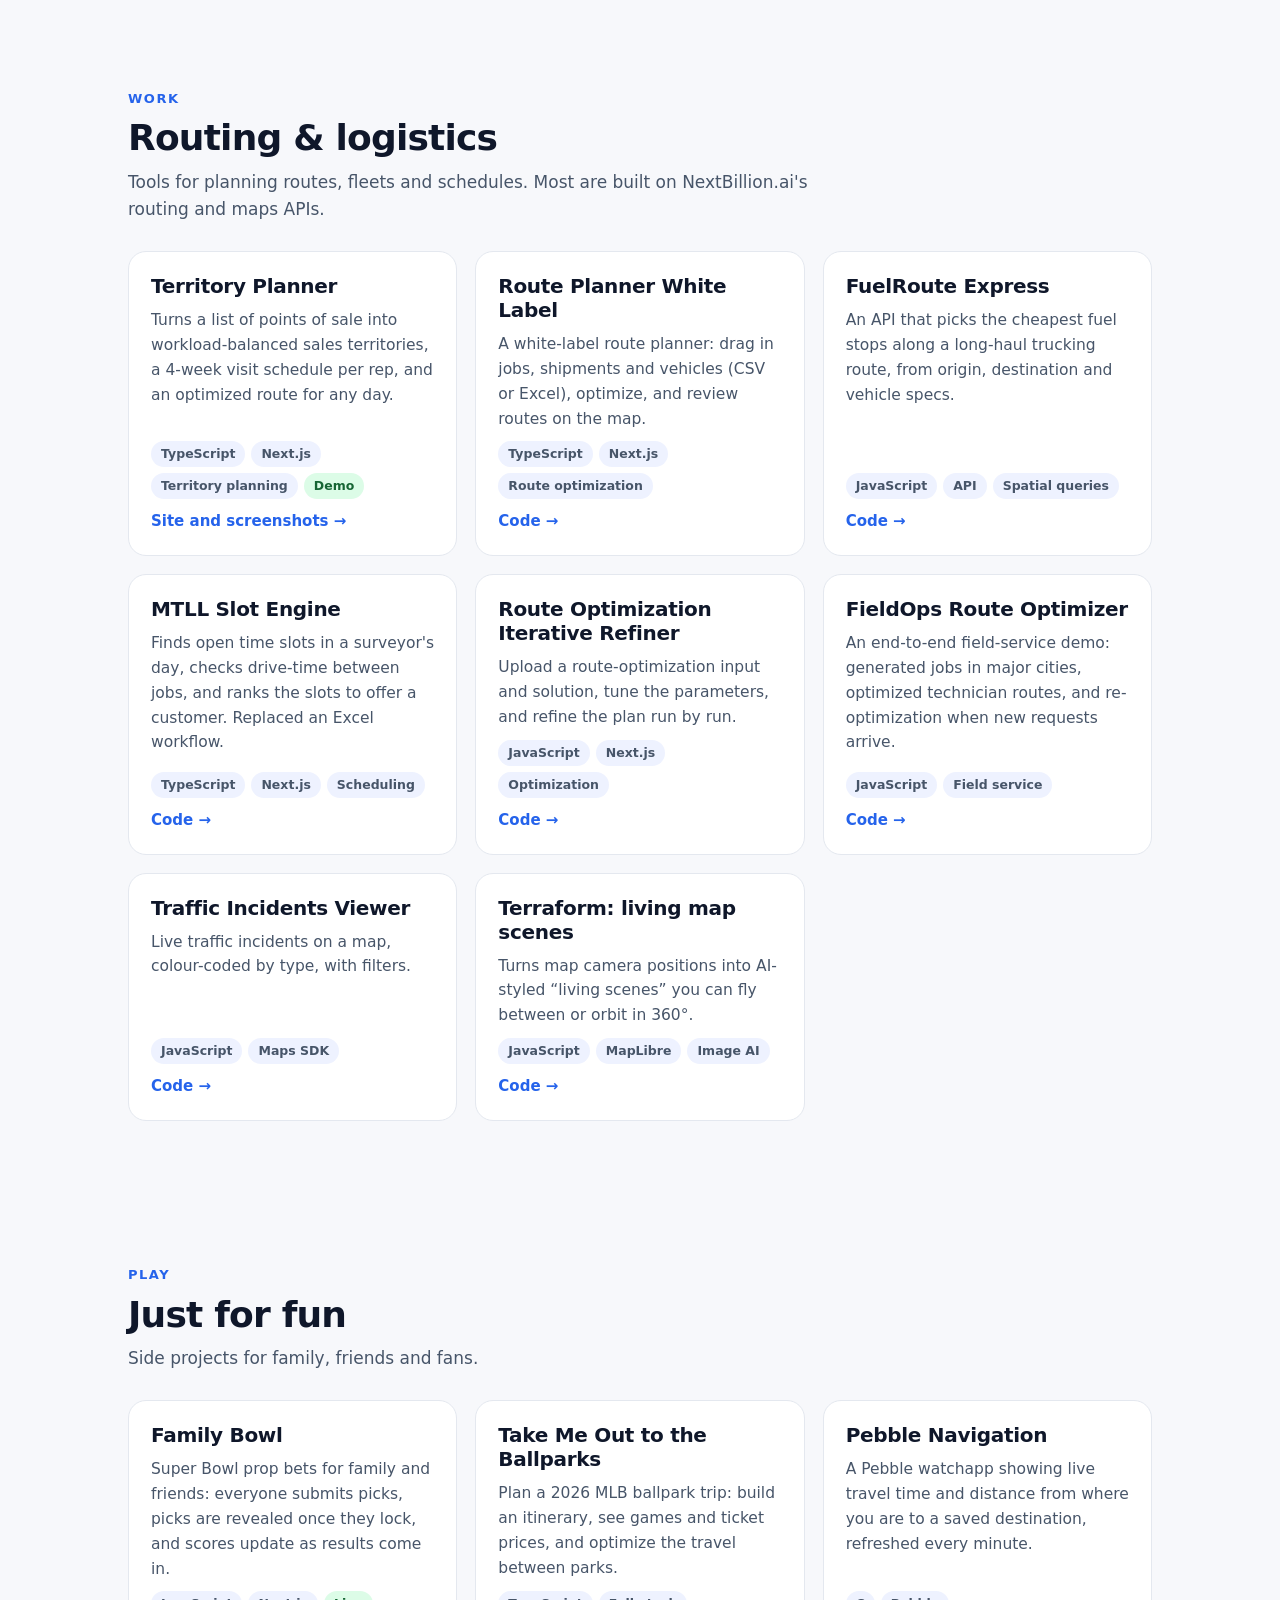
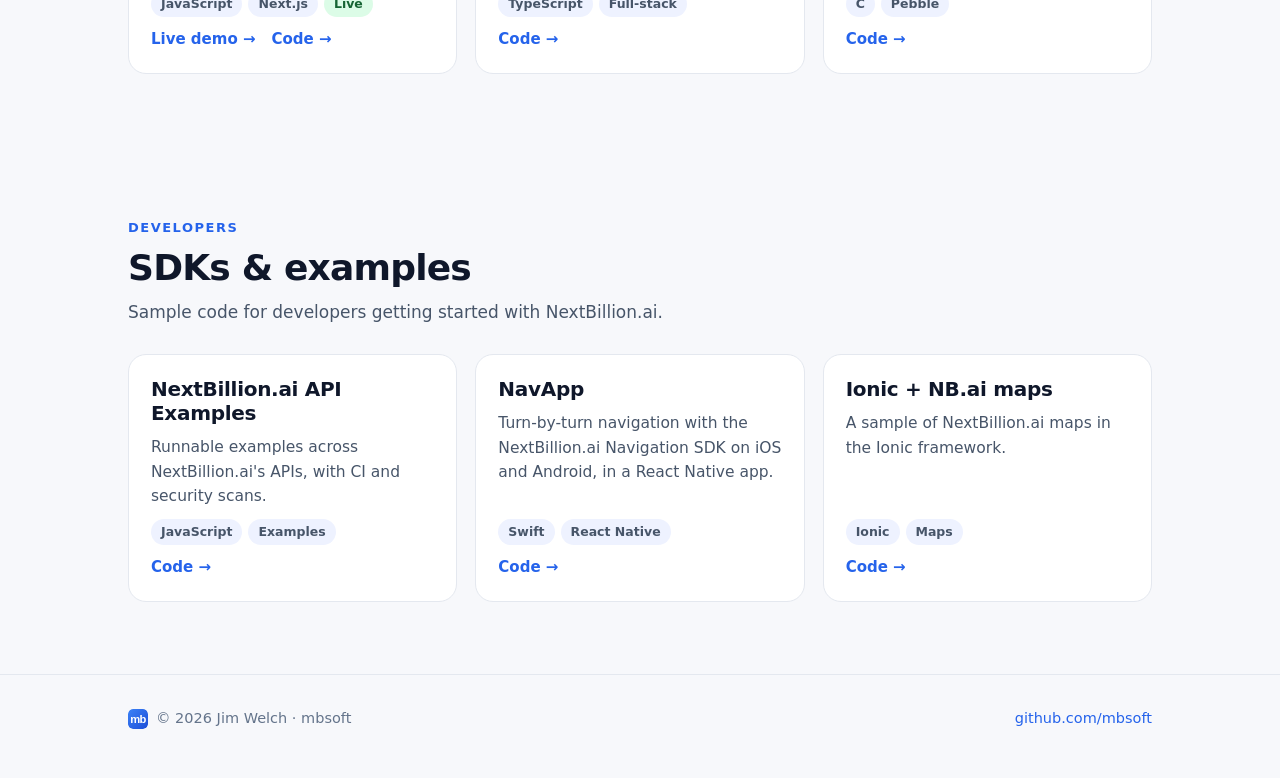
==== commit 7c82b259: "Merge pull request #8 from mbsoft/territory-planner-page Add Territory Planner landing page at /terr" ====
--- a/index.html
+++ b/index.html
@@ -107,6 +107,12 @@
         <p class="section-lede">Tools for planning routes, fleets and schedules. Most are built on NextBillion.ai's routing and maps APIs.</p>
         <div class="grid">
         <article class="card">
+          <h3>Territory Planner</h3>
+          <p>Turns a list of points of sale into workload-balanced sales territories, a 4-week visit schedule per rep, and an optimized route for any day.</p>
+          <div class="tags"><span class="tag">TypeScript</span><span class="tag">Next.js</span><span class="tag">Territory planning</span><span class="tag live">Demo</span></div>
+          <div class="links"><a href="territory-planner/">Site and screenshots →</a></div>
+        </article>
+        <article class="card">
           <h3>Route Planner White Label</h3>
           <p>A white-label route planner: drag in jobs, shipments and vehicles (CSV or Excel), optimize, and review routes on the map.</p>
           <div class="tags"><span class="tag">TypeScript</span><span class="tag">Next.js</span><span class="tag">Route optimization</span></div>
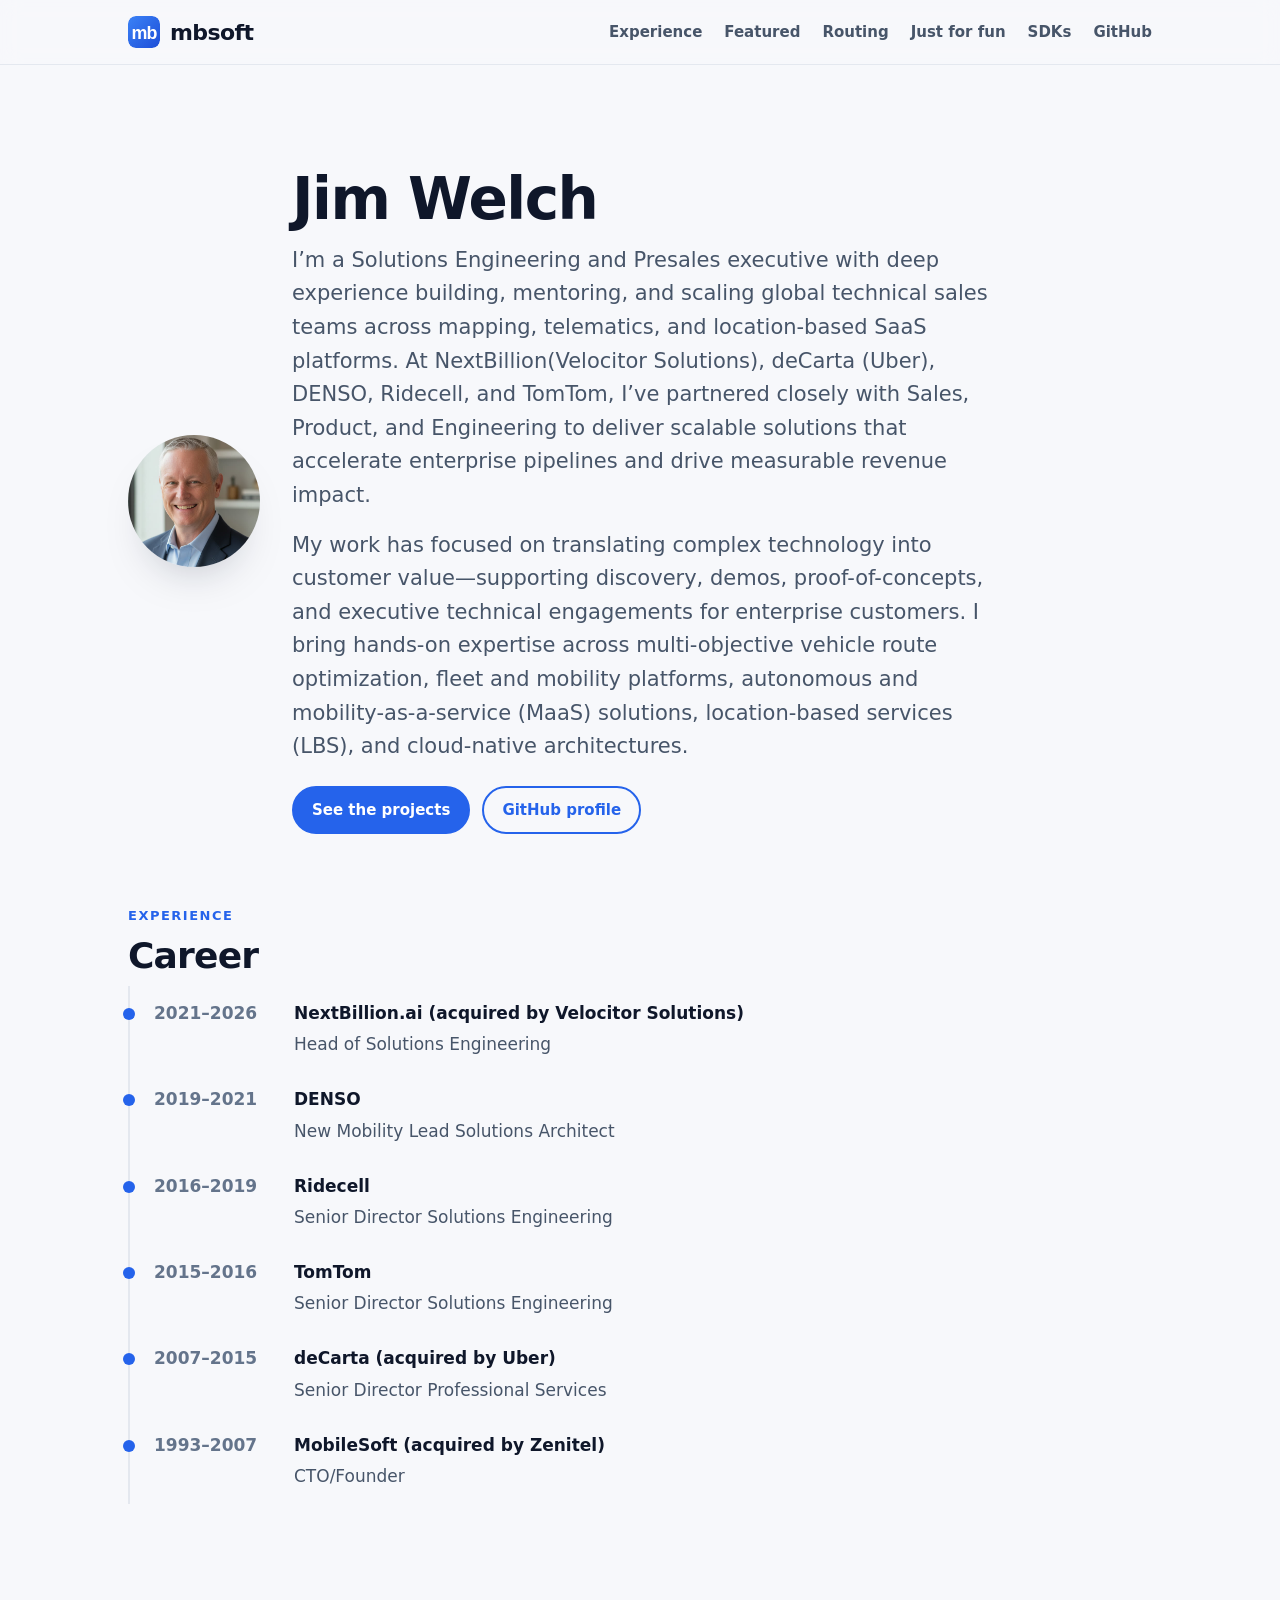
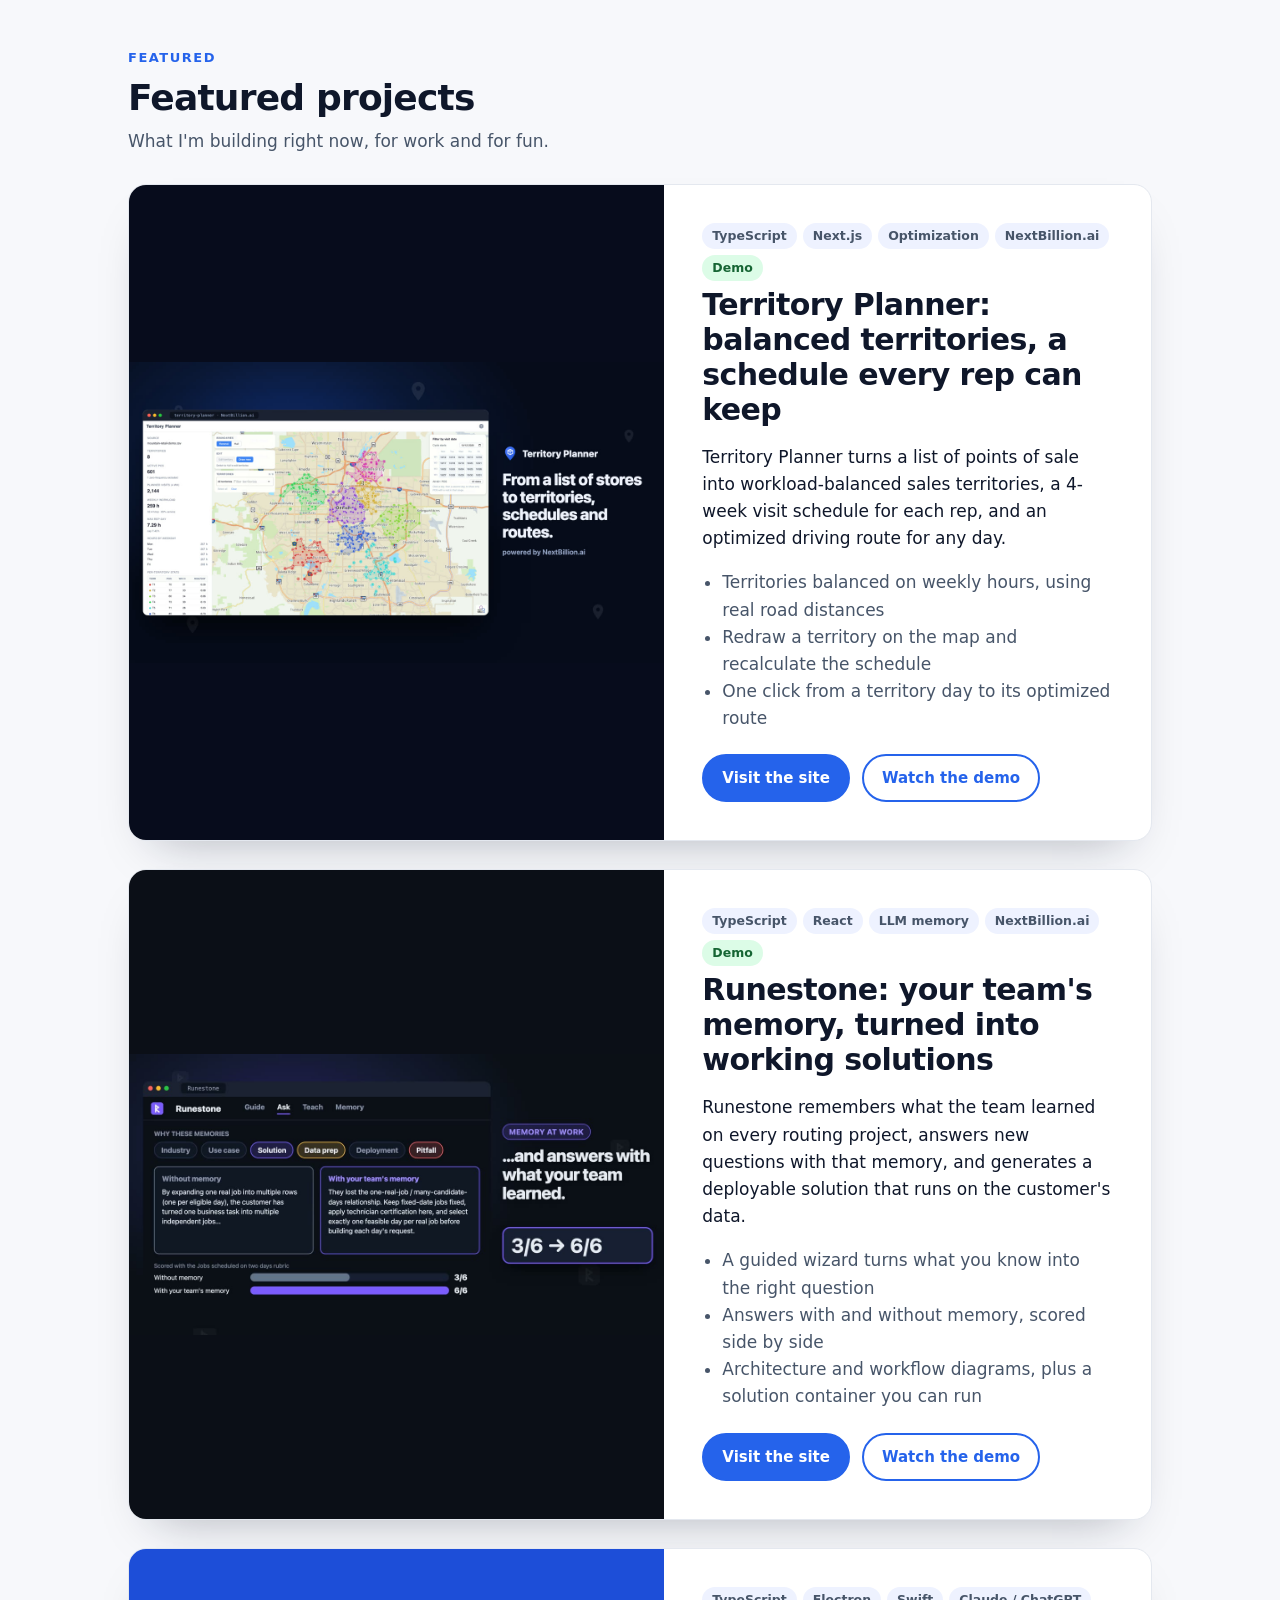
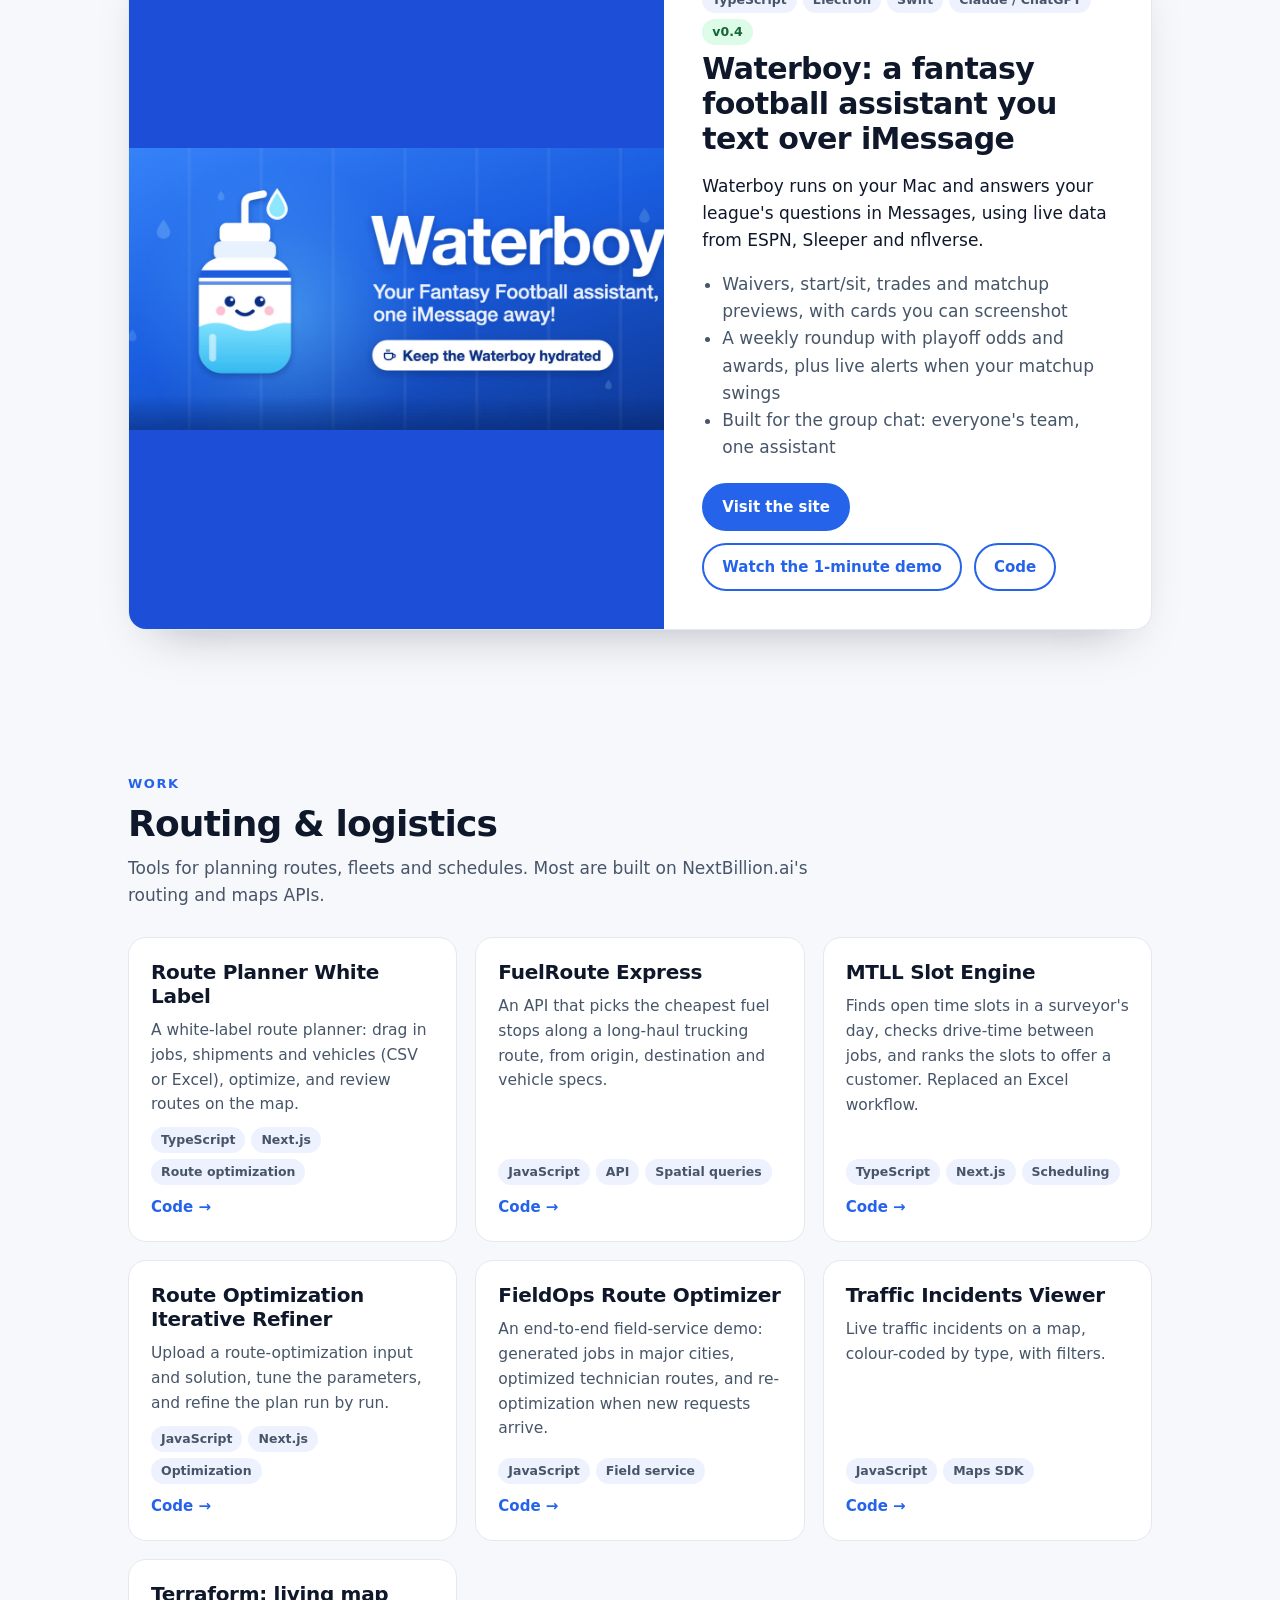
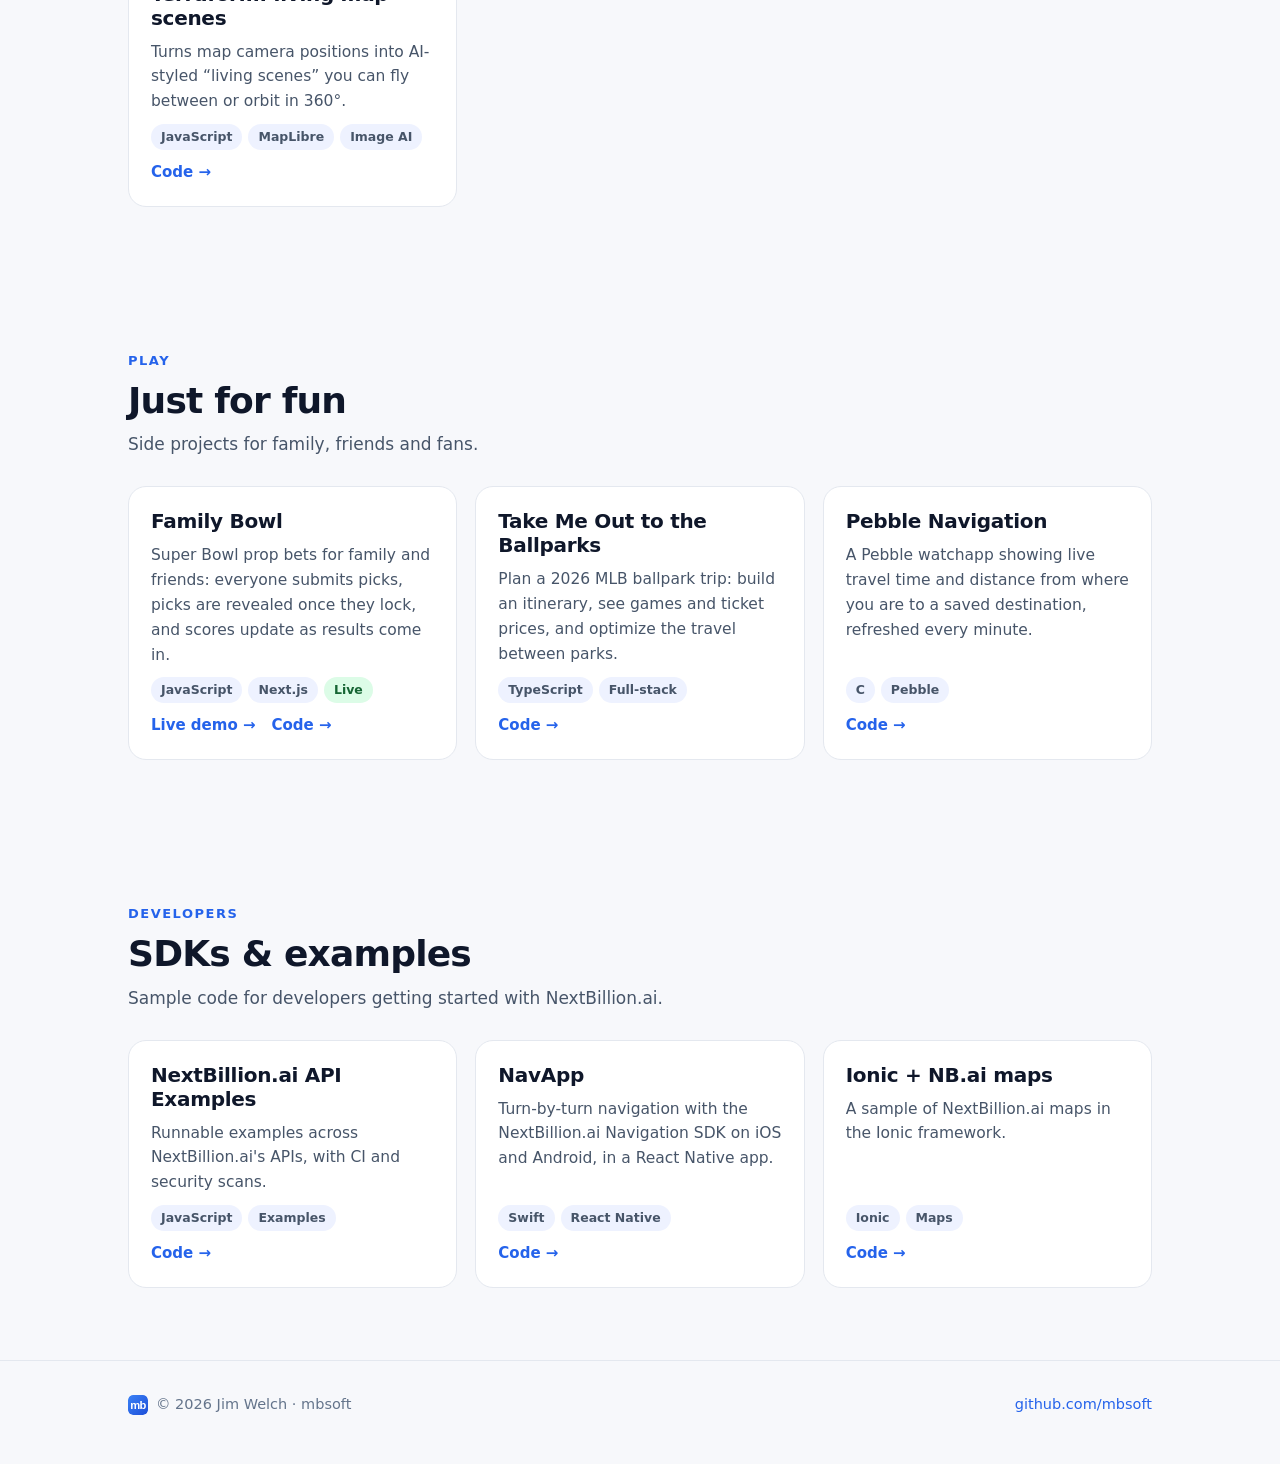
==== commit cefc8841: "Feature Territory Planner first on the portfolio A featured block above Runestone, linking to the pa" ====
--- a/index.html
+++ b/index.html
@@ -61,7 +61,24 @@
       <div class="wrap">
         <p class="eyebrow">Featured</p>
         <h2>Featured projects</h2>
-        <p class="section-lede">What I'm building right now: one for work, one for fun.</p>
+        <p class="section-lede">What I'm building right now, for work and for fun.</p>
+        <article class="featured featured-tp">
+          <a href="territory-planner/"><img src="territory-planner/assets/img/poster.jpg" width="1280" height="720" alt="Territory Planner: eight balanced sales territories on a map, with the line From a list of stores to territories, schedules and routes" loading="lazy"></a>
+          <div class="body">
+            <div class="tags"><span class="tag">TypeScript</span><span class="tag">Next.js</span><span class="tag">Optimization</span><span class="tag">NextBillion.ai</span><span class="tag live">Demo</span></div>
+            <h3>Territory Planner: balanced territories, a schedule every rep can keep</h3>
+            <p>Territory Planner turns a list of points of sale into workload-balanced sales territories, a 4-week visit schedule for each rep, and an optimized driving route for any day.</p>
+            <ul>
+              <li>Territories balanced on weekly hours, using real road distances</li>
+              <li>Redraw a territory on the map and recalculate the schedule</li>
+              <li>One click from a territory day to its optimized route</li>
+            </ul>
+            <div class="links" style="display:flex;gap:12px;flex-wrap:wrap">
+              <a class="btn btn-primary" href="territory-planner/">Visit the site</a>
+              <a class="btn btn-ghost" href="territory-planner/#demo">Watch the demo</a>
+            </div>
+          </div>
+        </article>
         <article class="featured featured-runestone">
           <a href="runestone/"><img src="runestone/assets/img/og.jpg" width="1200" height="630" alt="Runestone answering with and without the team's memory, scored 3 of 6 versus 6 of 6" loading="lazy"></a>
           <div class="body">
@@ -107,12 +124,6 @@
         <p class="section-lede">Tools for planning routes, fleets and schedules. Most are built on NextBillion.ai's routing and maps APIs.</p>
         <div class="grid">
         <article class="card">
-          <h3>Territory Planner</h3>
-          <p>Turns a list of points of sale into workload-balanced sales territories, a 4-week visit schedule per rep, and an optimized route for any day.</p>
-          <div class="tags"><span class="tag">TypeScript</span><span class="tag">Next.js</span><span class="tag">Territory planning</span><span class="tag live">Demo</span></div>
-          <div class="links"><a href="territory-planner/">Site and screenshots →</a></div>
-        </article>
-        <article class="card">
           <h3>Route Planner White Label</h3>
           <p>A white-label route planner: drag in jobs, shipments and vehicles (CSV or Excel), optimize, and review routes on the map.</p>
           <div class="tags"><span class="tag">TypeScript</span><span class="tag">Next.js</span><span class="tag">Route optimization</span></div>
--- a/assets/css/site.css
+++ b/assets/css/site.css
@@ -52,6 +52,7 @@
 .featured > a { display: flex; align-items: center; background: #1d4ed8; }
 .featured + .featured { margin-top: 28px; }
 .featured-runestone > a { background: #0b0f17; }
+.featured-tp > a { background: #070c1c; }
 .featured img { width: 100%; height: auto; display: block; }
 .featured .body { padding: clamp(22px, 3.5vw, 38px); }
 .featured h3 { font: 800 30px var(--display); margin: 6px 0 10px; letter-spacing: -0.6px; }
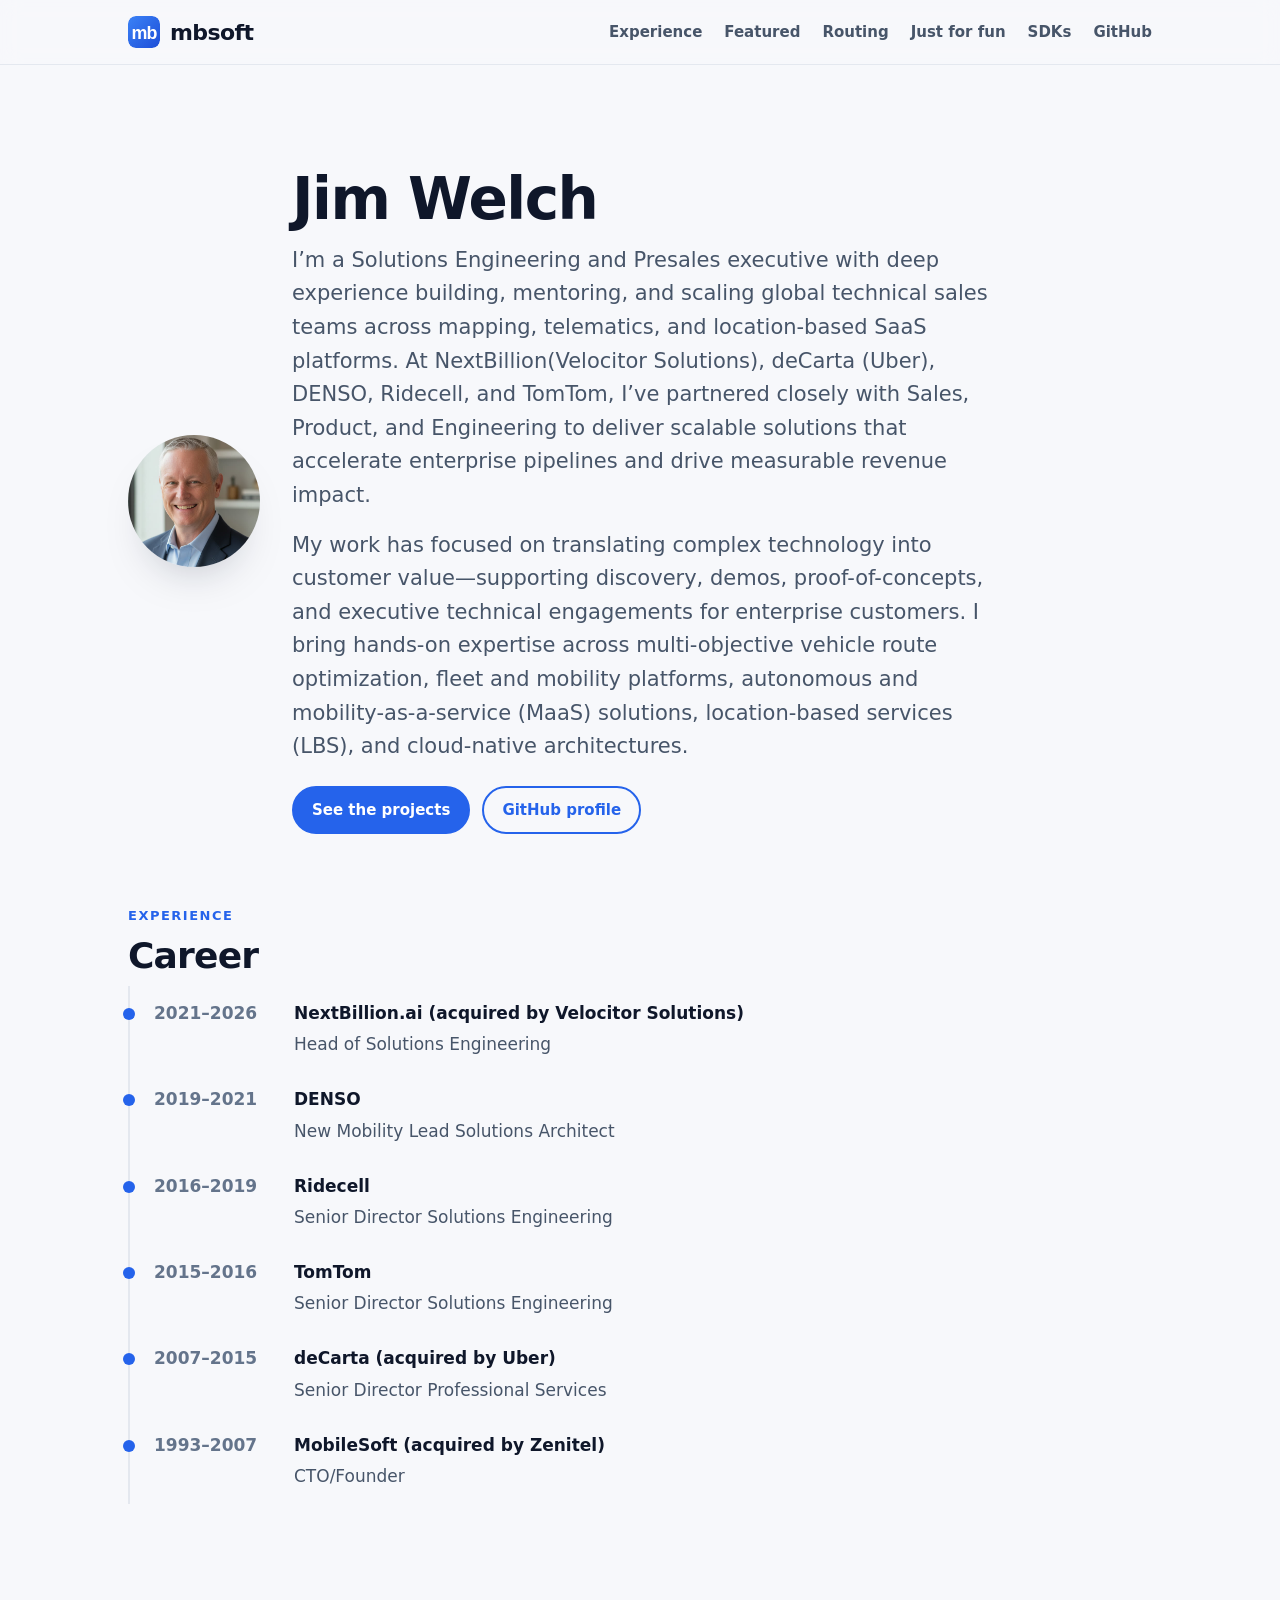
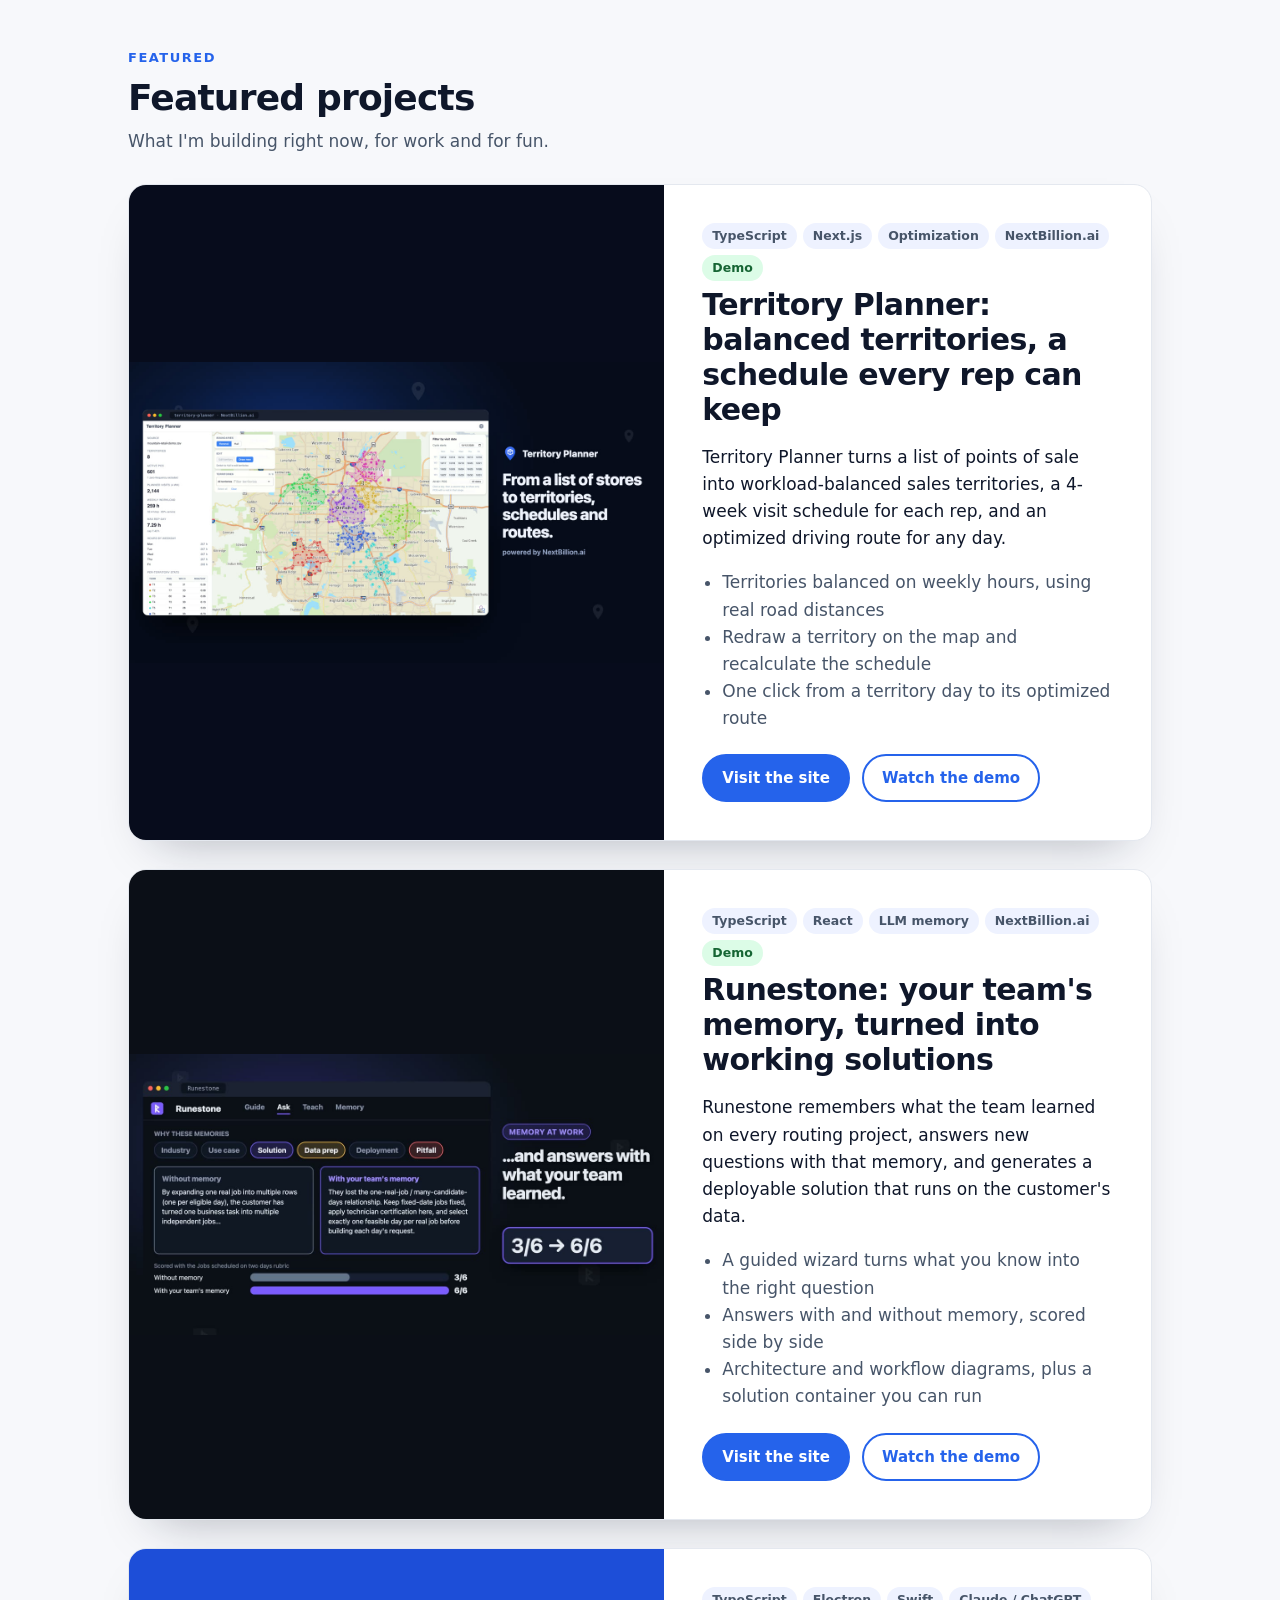
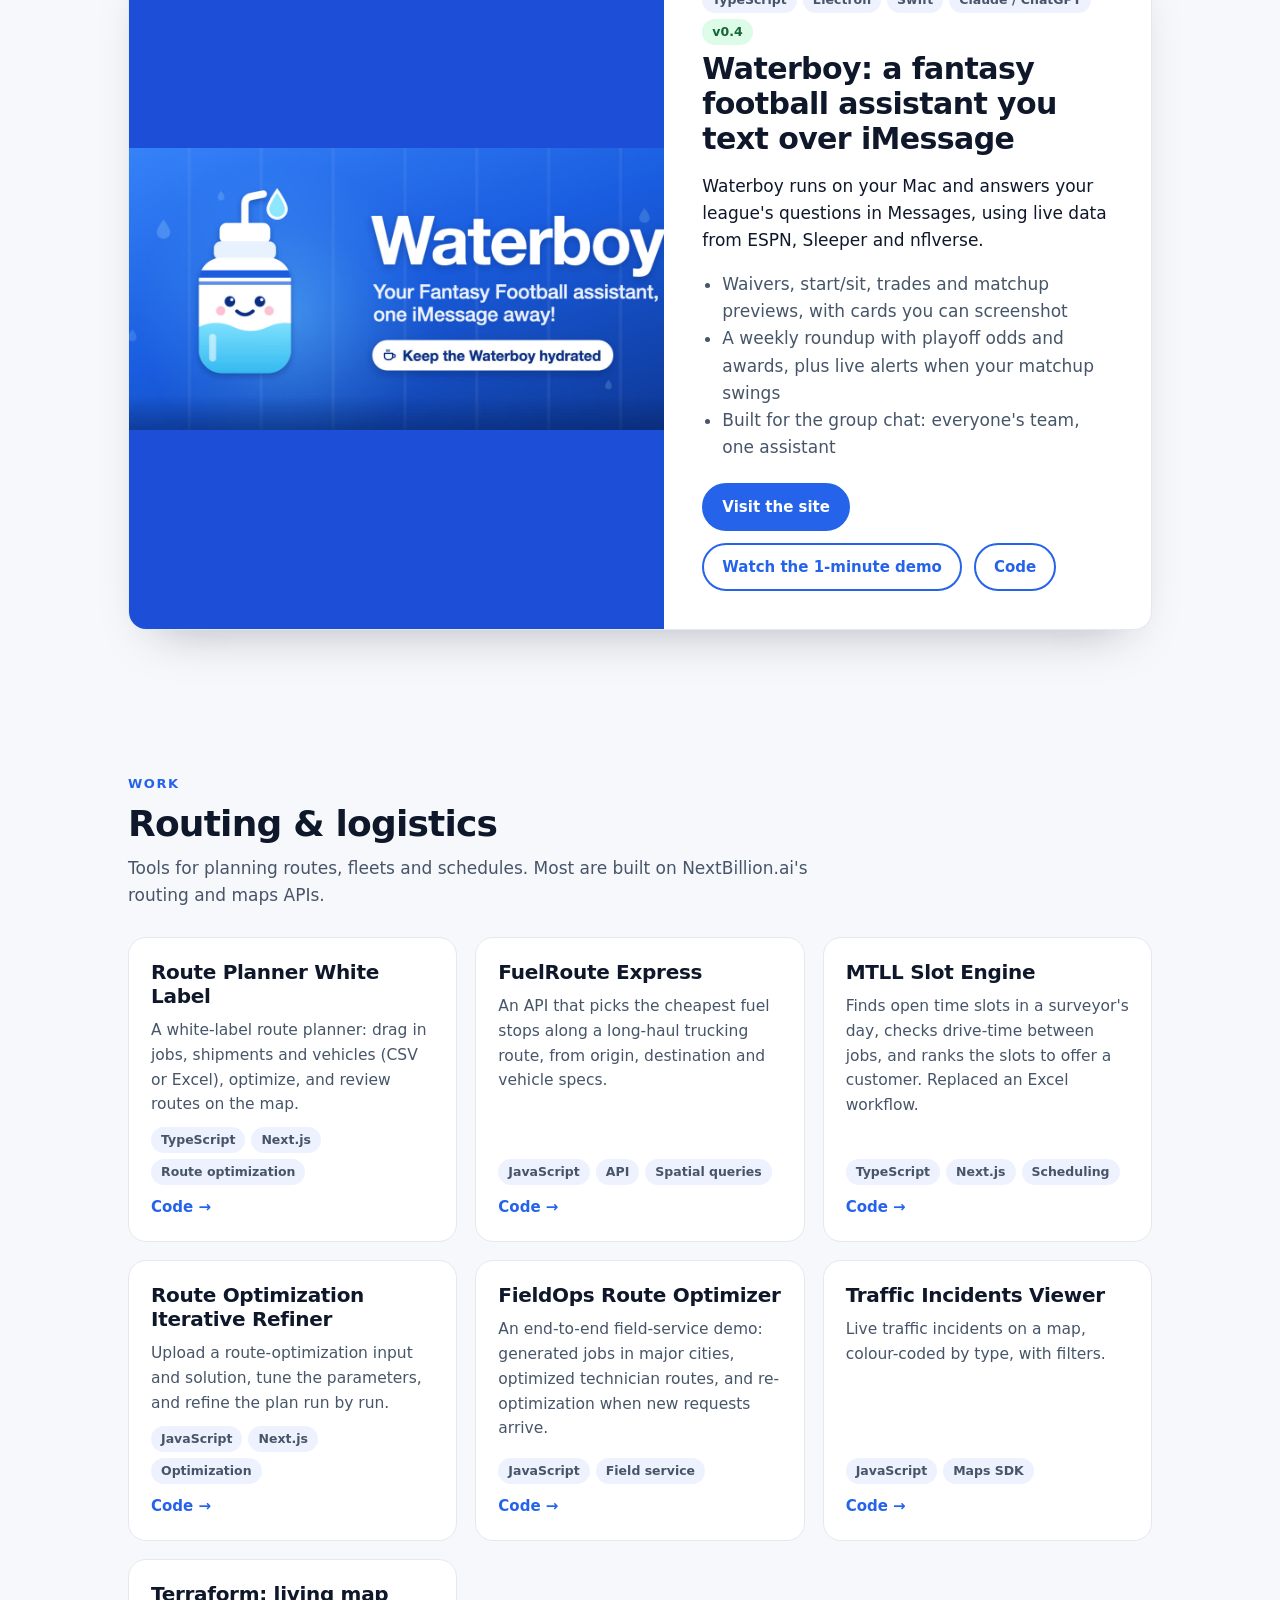
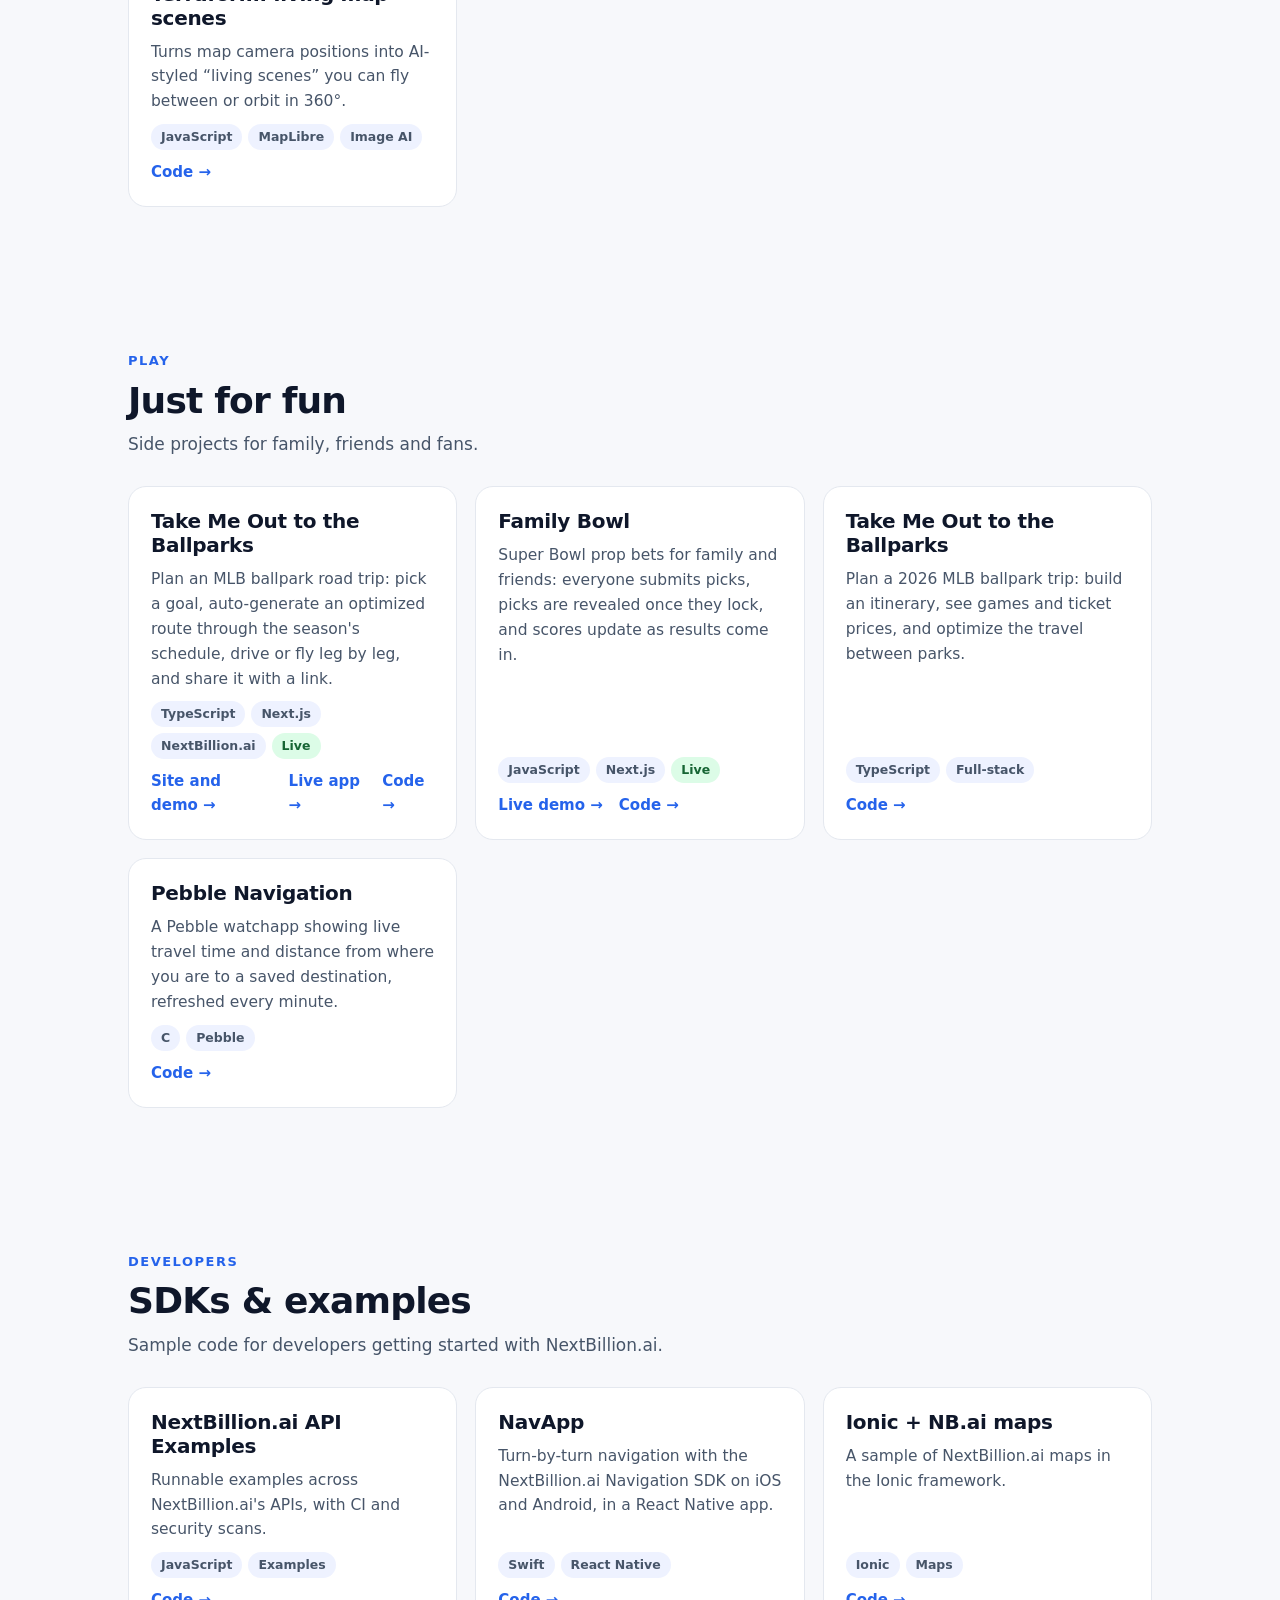
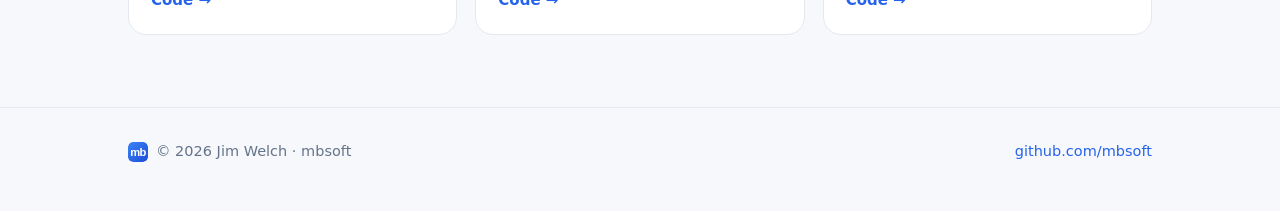
==== commit f123edc6: "Add Take Me Out to the Ballparks page at /take-me-out Demo video, how it works, nine feature section" ====
--- a/index.html
+++ b/index.html
@@ -15,6 +15,7 @@
   <link rel="apple-touch-icon" href="assets/img/apple-touch-icon.png">
   <link rel="stylesheet" href="assets/css/site.css">
   <script src="assets/js/about.js" defer></script>
+  <script src="assets/js/analytics.js" defer></script>
 </head>
 <body>
   <a class="skip" href="#main">Skip to content</a>
@@ -176,6 +177,12 @@
         <p class="section-lede">Side projects for family, friends and fans.</p>
         <div class="grid">
         <article class="card">
+          <h3>Take Me Out to the Ballparks</h3>
+          <p>Plan an MLB ballpark road trip: pick a goal, auto-generate an optimized route through the season's schedule, drive or fly leg by leg, and share it with a link.</p>
+          <div class="tags"><span class="tag">TypeScript</span><span class="tag">Next.js</span><span class="tag">NextBillion.ai</span><span class="tag live">Live</span></div>
+          <div class="links"><a href="take-me-out/">Site and demo →</a><a href="https://takemeout.mbsoft.com/">Live app →</a><a href="https://github.com/mbsoft/take_me_out_to_all">Code →</a></div>
+        </article>
+        <article class="card">
           <h3>Family Bowl</h3>
           <p>Super Bowl prop bets for family and friends: everyone submits picks, picks are revealed once they lock, and scores update as results come in.</p>
           <div class="tags"><span class="tag">JavaScript</span><span class="tag">Next.js</span><span class="tag live">Live</span></div>
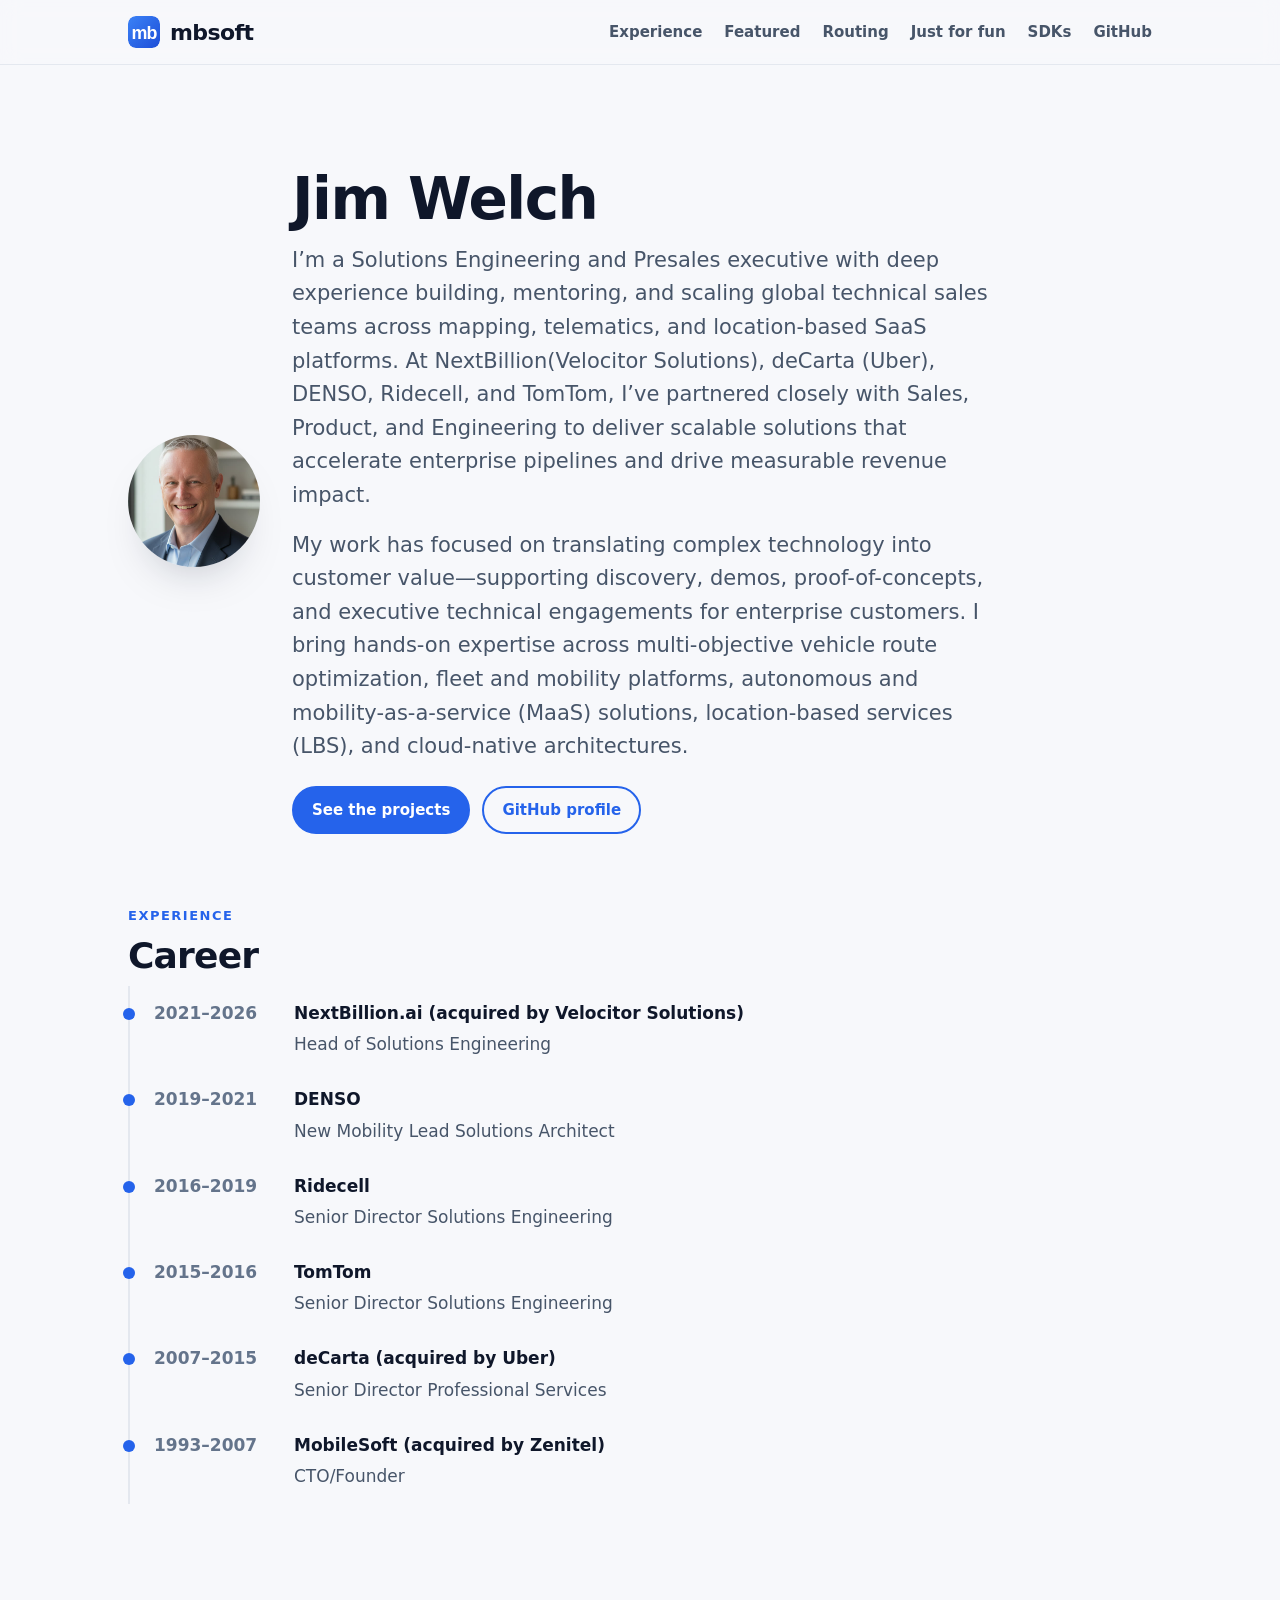
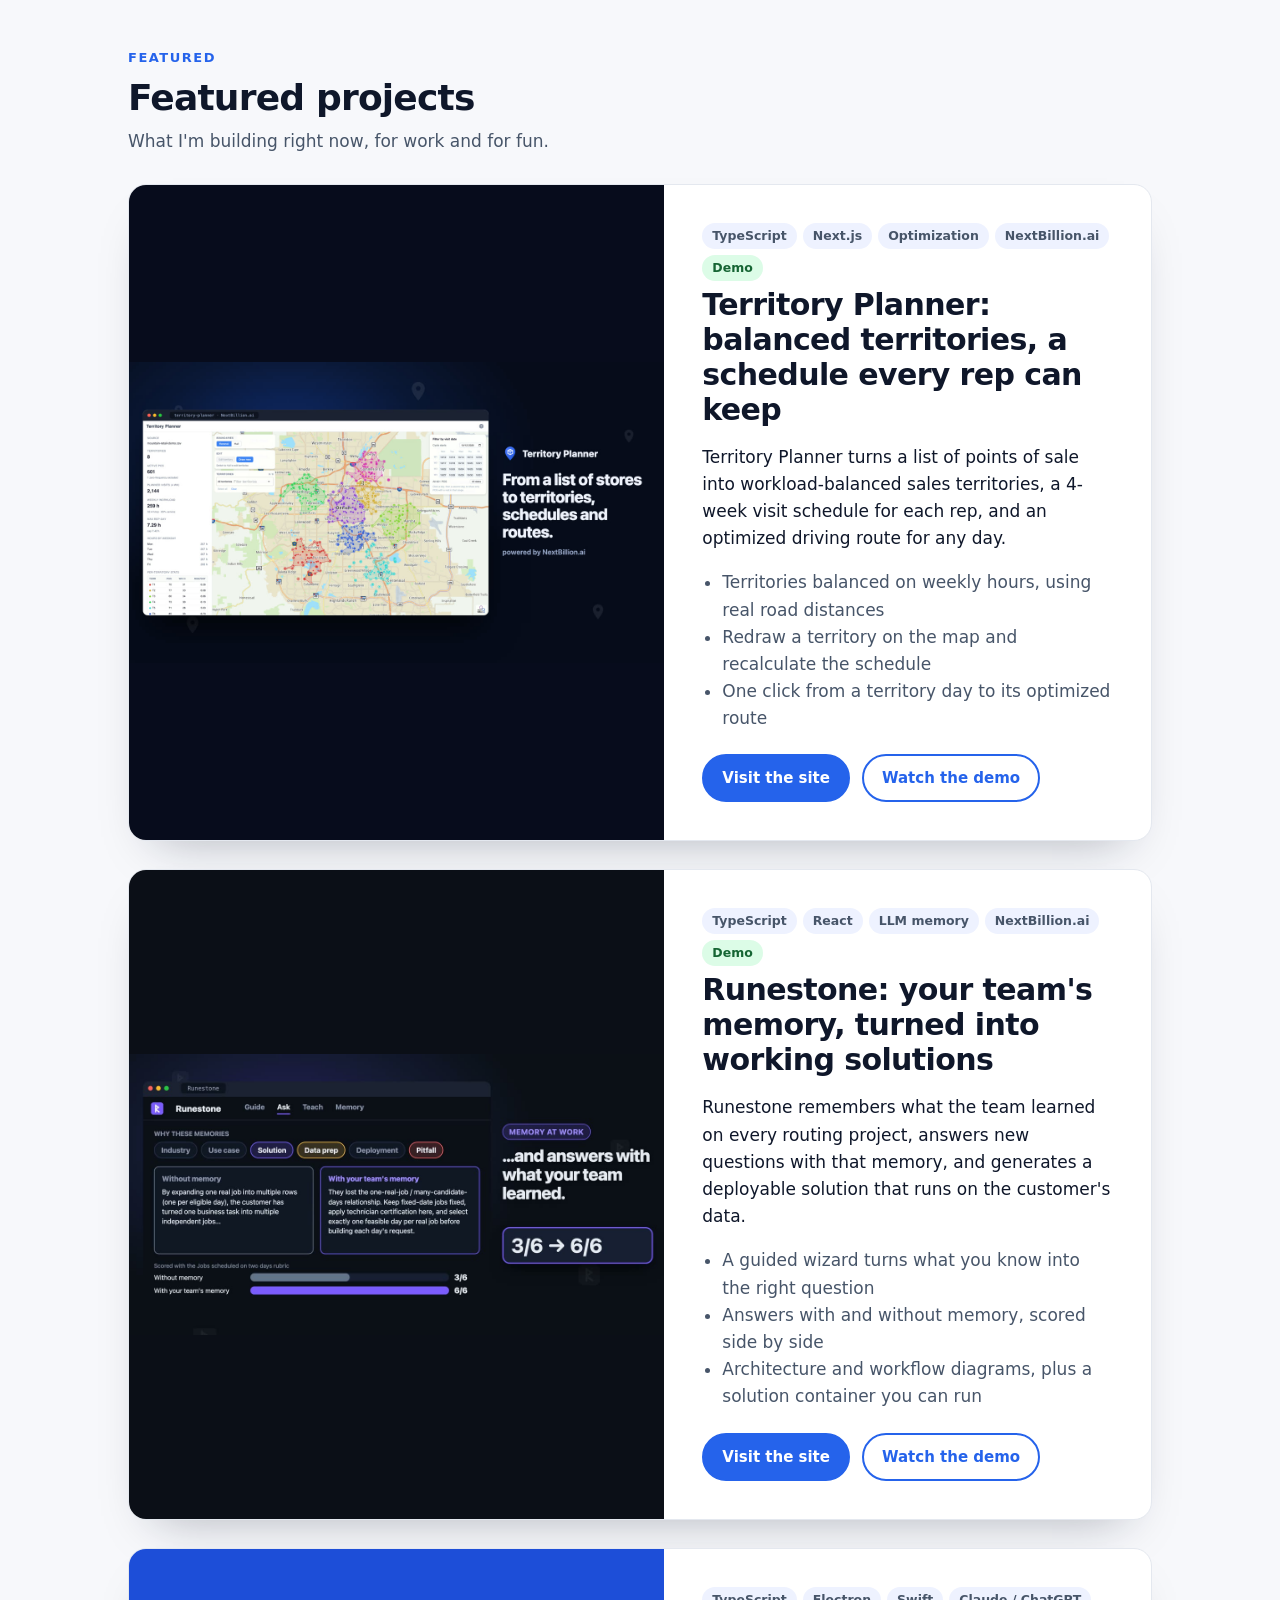
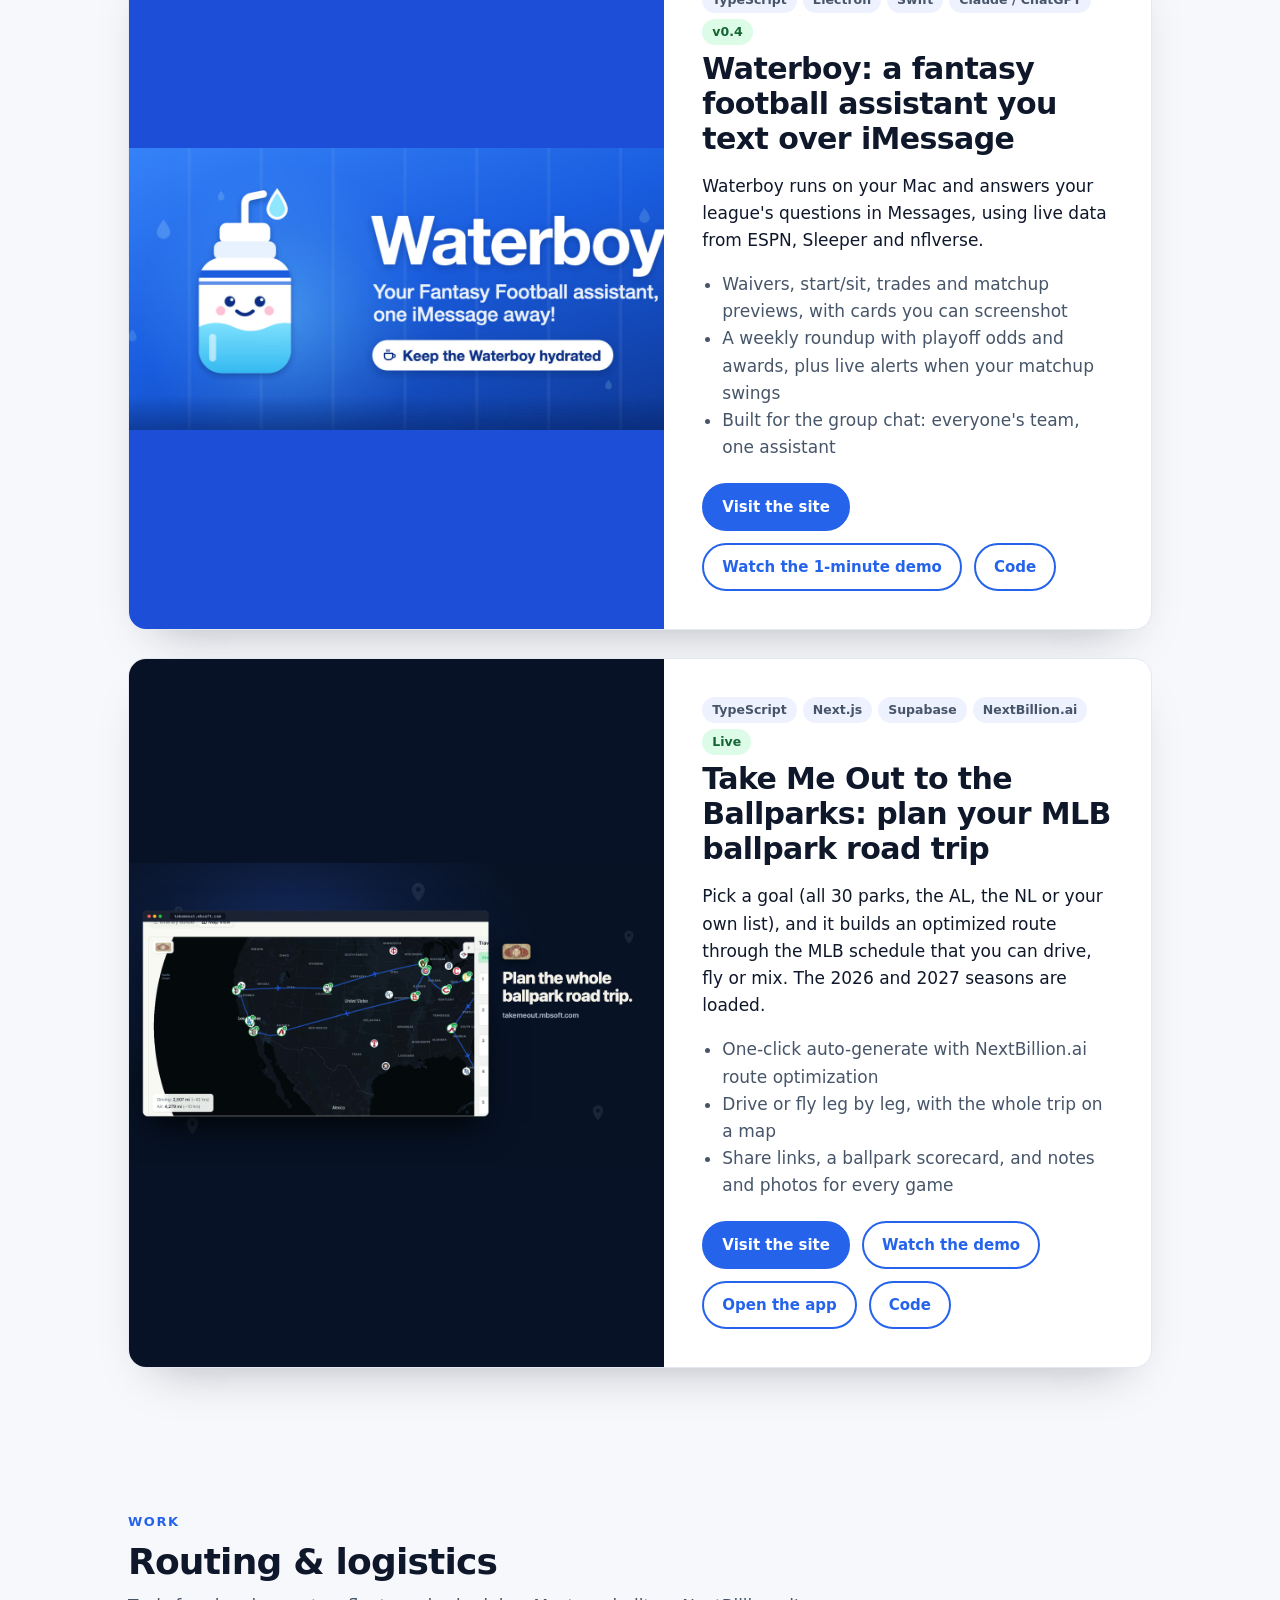
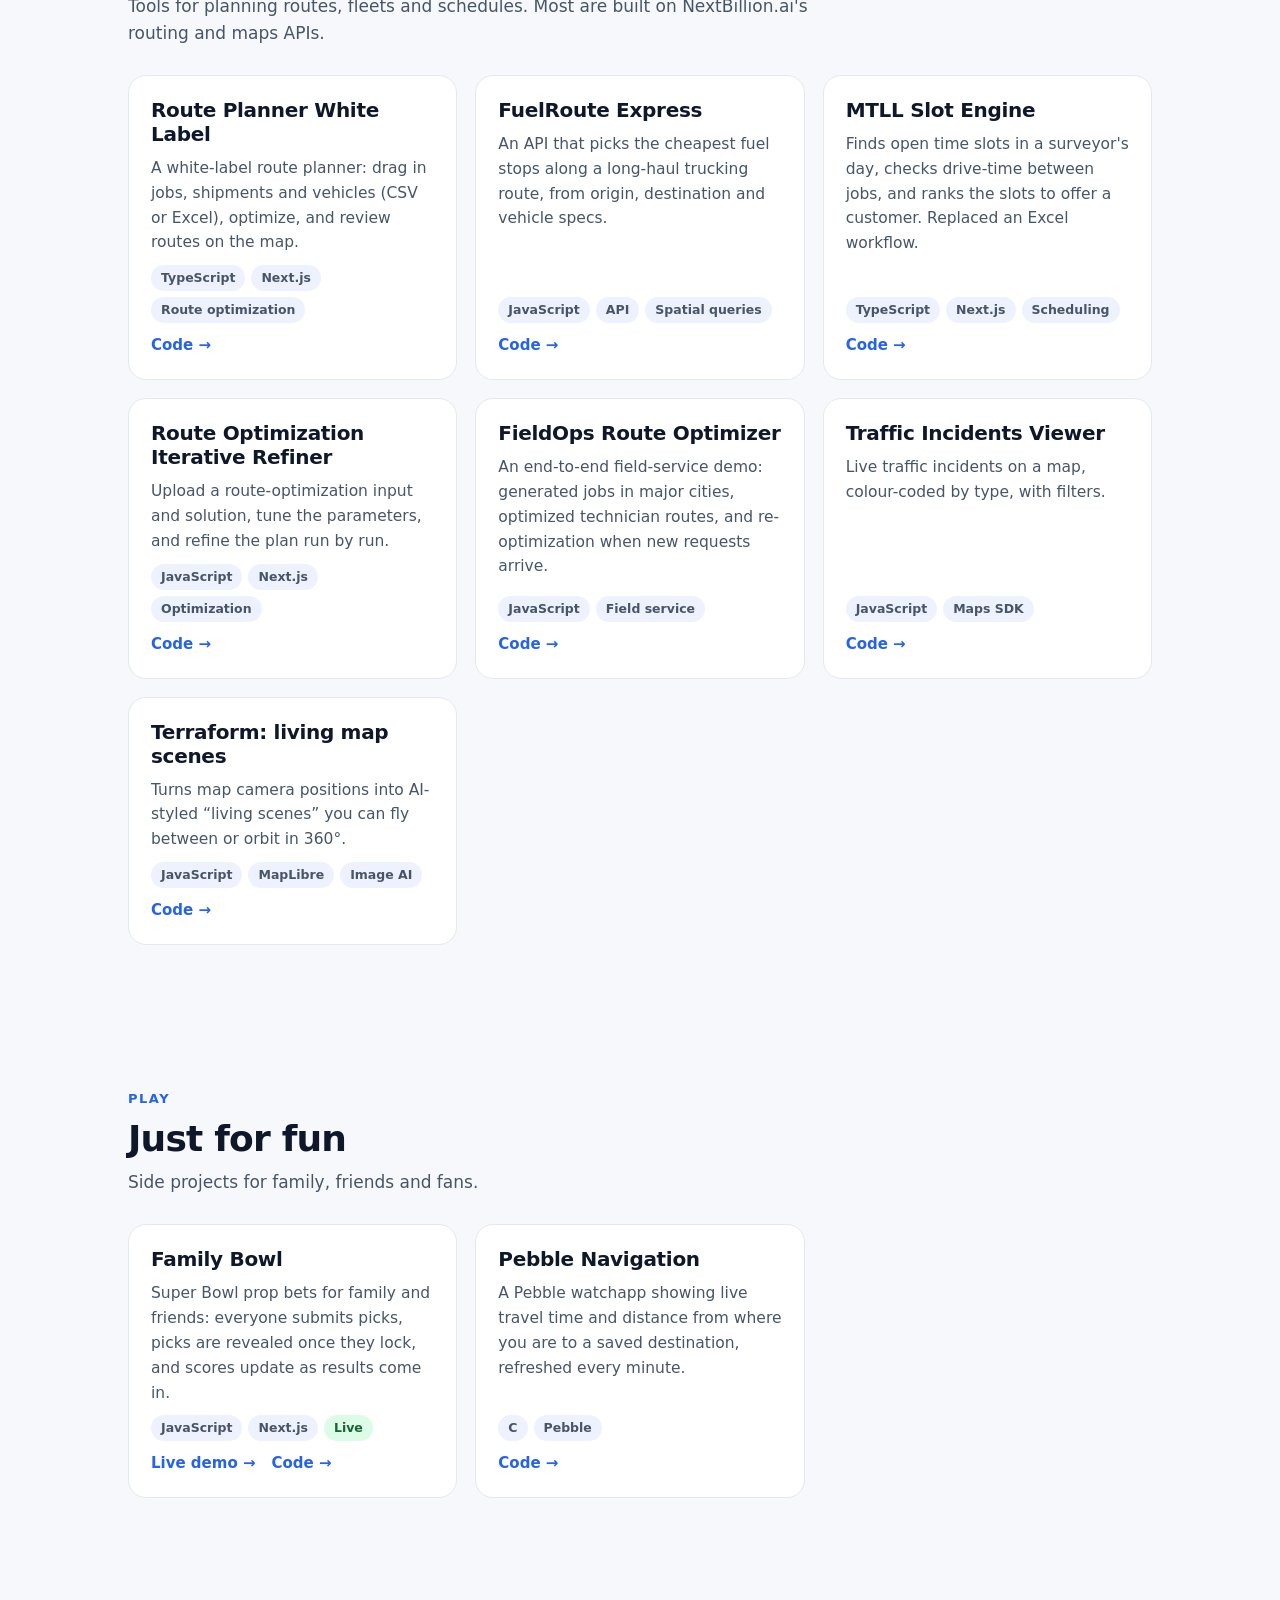
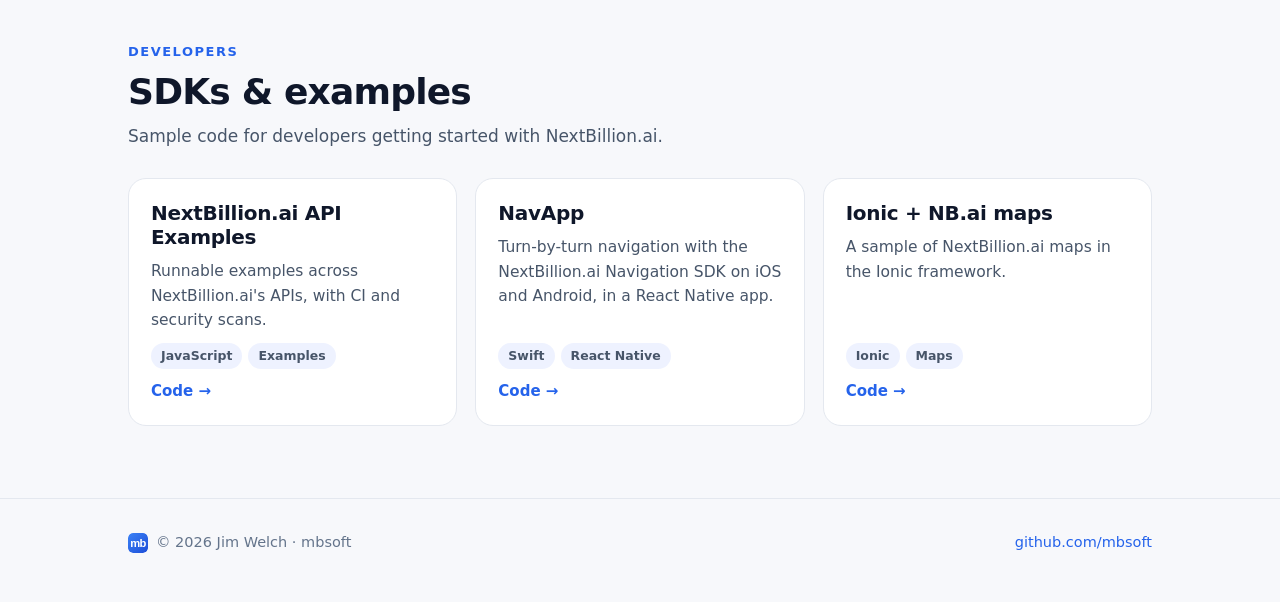
==== commit c9c51a6f: "Feature Take Me Out to the Ballparks below Waterboy Featured block linking to the page, demo, live a" ====
--- a/index.html
+++ b/index.html
@@ -115,6 +115,25 @@
             </div>
           </div>
         </article>
+        <article class="featured featured-tmo">
+          <a href="take-me-out/"><img src="take-me-out/assets/img/poster.jpg" width="1280" height="720" alt="Take Me Out to the Ballparks: a ballpark road trip drawn across a US map, with the line Plan the whole ballpark road trip" loading="lazy"></a>
+          <div class="body">
+            <div class="tags"><span class="tag">TypeScript</span><span class="tag">Next.js</span><span class="tag">Supabase</span><span class="tag">NextBillion.ai</span><span class="tag live">Live</span></div>
+            <h3>Take Me Out to the Ballparks: plan your MLB ballpark road trip</h3>
+            <p>Pick a goal (all 30 parks, the AL, the NL or your own list), and it builds an optimized route through the MLB schedule that you can drive, fly or mix. The 2026 and 2027 seasons are loaded.</p>
+            <ul>
+              <li>One-click auto-generate with NextBillion.ai route optimization</li>
+              <li>Drive or fly leg by leg, with the whole trip on a map</li>
+              <li>Share links, a ballpark scorecard, and notes and photos for every game</li>
+            </ul>
+            <div class="links" style="display:flex;gap:12px;flex-wrap:wrap">
+              <a class="btn btn-primary" href="take-me-out/">Visit the site</a>
+              <a class="btn btn-ghost" href="take-me-out/#demo">Watch the demo</a>
+              <a class="btn btn-ghost" href="https://takemeout.mbsoft.com/">Open the app</a>
+              <a class="btn btn-ghost" href="https://github.com/mbsoft/take_me_out_to_all">Code</a>
+            </div>
+          </div>
+        </article>
       </div>
     </section>
 
@@ -177,22 +196,10 @@
         <p class="section-lede">Side projects for family, friends and fans.</p>
         <div class="grid">
         <article class="card">
-          <h3>Take Me Out to the Ballparks</h3>
-          <p>Plan an MLB ballpark road trip: pick a goal, auto-generate an optimized route through the season's schedule, drive or fly leg by leg, and share it with a link.</p>
-          <div class="tags"><span class="tag">TypeScript</span><span class="tag">Next.js</span><span class="tag">NextBillion.ai</span><span class="tag live">Live</span></div>
-          <div class="links"><a href="take-me-out/">Site and demo →</a><a href="https://takemeout.mbsoft.com/">Live app →</a><a href="https://github.com/mbsoft/take_me_out_to_all">Code →</a></div>
-        </article>
-        <article class="card">
           <h3>Family Bowl</h3>
           <p>Super Bowl prop bets for family and friends: everyone submits picks, picks are revealed once they lock, and scores update as results come in.</p>
           <div class="tags"><span class="tag">JavaScript</span><span class="tag">Next.js</span><span class="tag live">Live</span></div>
           <div class="links"><a href="https://family-bowl.vercel.app">Live demo →</a><a href="https://github.com/mbsoft/family_bowl">Code →</a></div>
-        </article>
-        <article class="card">
-          <h3>Take Me Out to the Ballparks</h3>
-          <p>Plan a 2026 MLB ballpark trip: build an itinerary, see games and ticket prices, and optimize the travel between parks.</p>
-          <div class="tags"><span class="tag">TypeScript</span><span class="tag">Full-stack</span></div>
-          <div class="links"><a href="https://github.com/mbsoft/take_me_out_to_all">Code →</a></div>
         </article>
         <article class="card">
           <h3>Pebble Navigation</h3>
--- a/assets/css/site.css
+++ b/assets/css/site.css
@@ -53,6 +53,7 @@
 .featured + .featured { margin-top: 28px; }
 .featured-runestone > a { background: #0b0f17; }
 .featured-tp > a { background: #070c1c; }
+.featured-tmo > a { background: #081226; }
 .featured img { width: 100%; height: auto; display: block; }
 .featured .body { padding: clamp(22px, 3.5vw, 38px); }
 .featured h3 { font: 800 30px var(--display); margin: 6px 0 10px; letter-spacing: -0.6px; }
